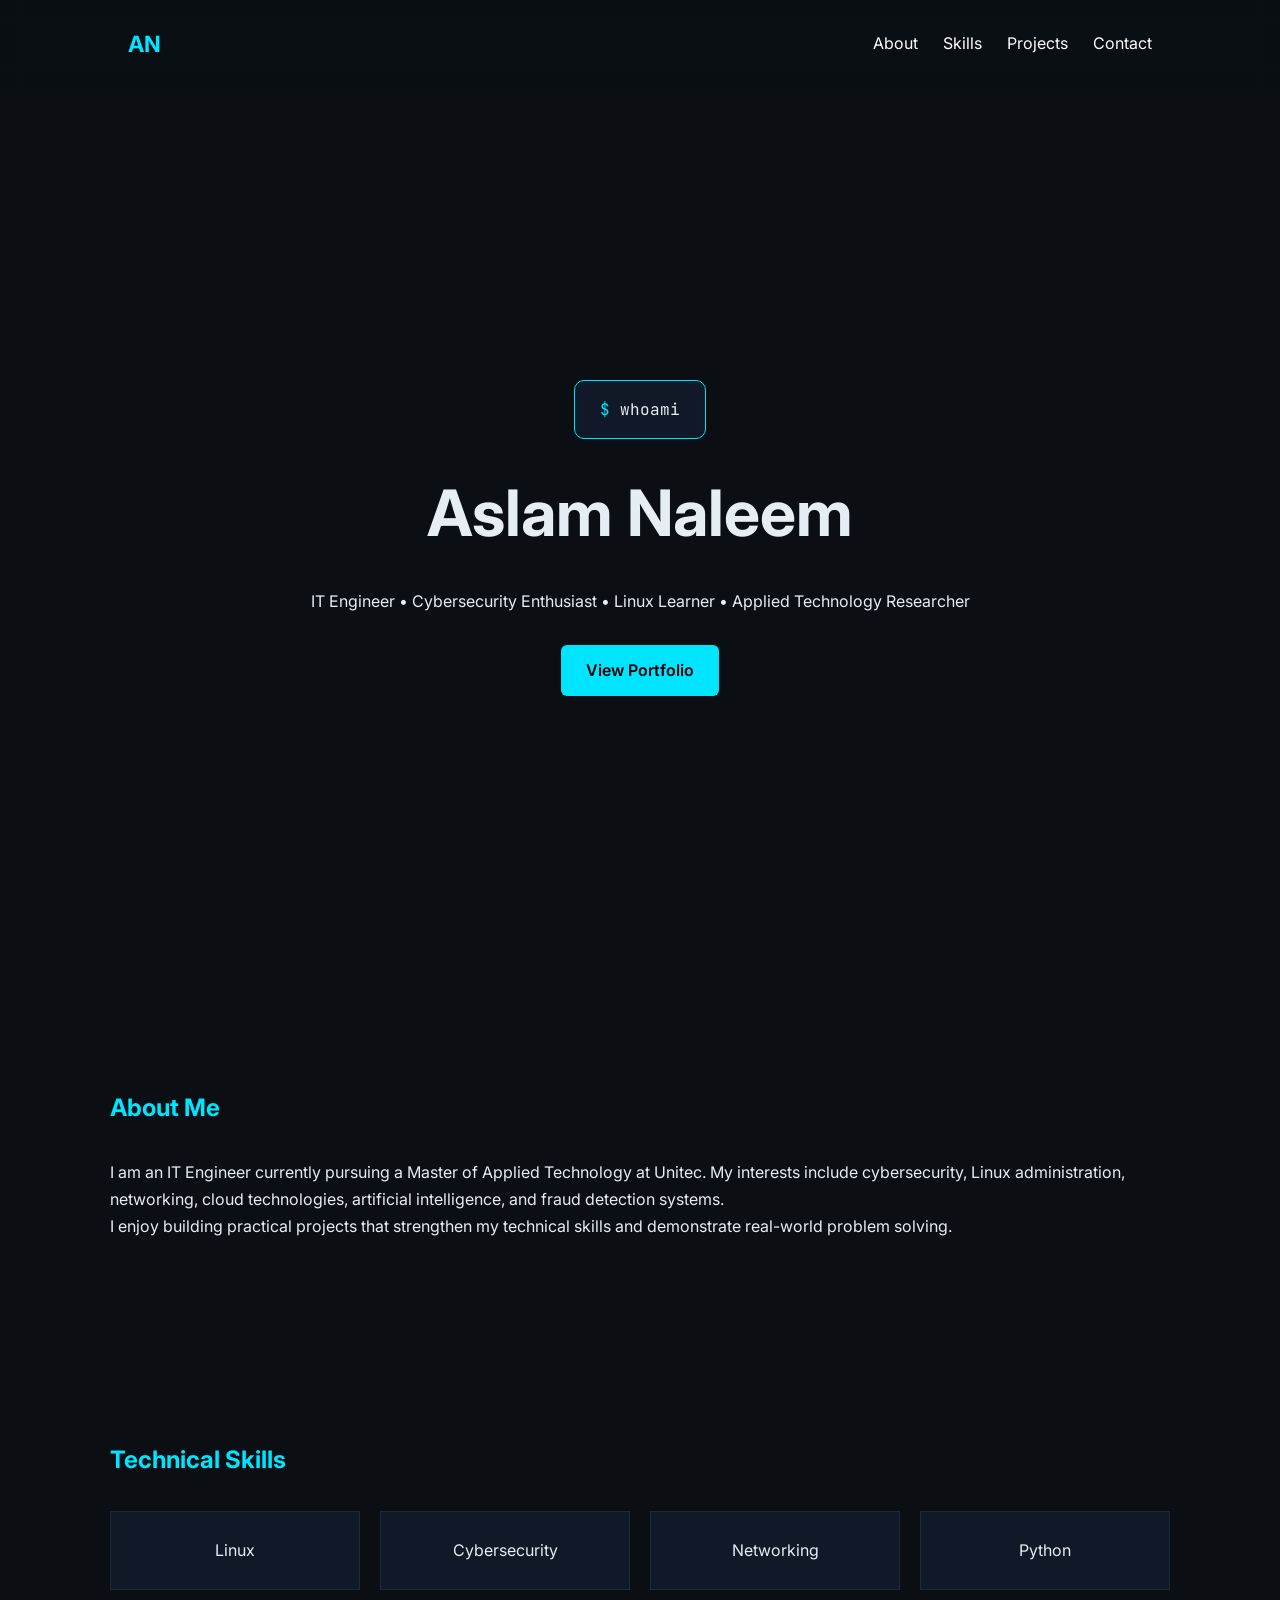
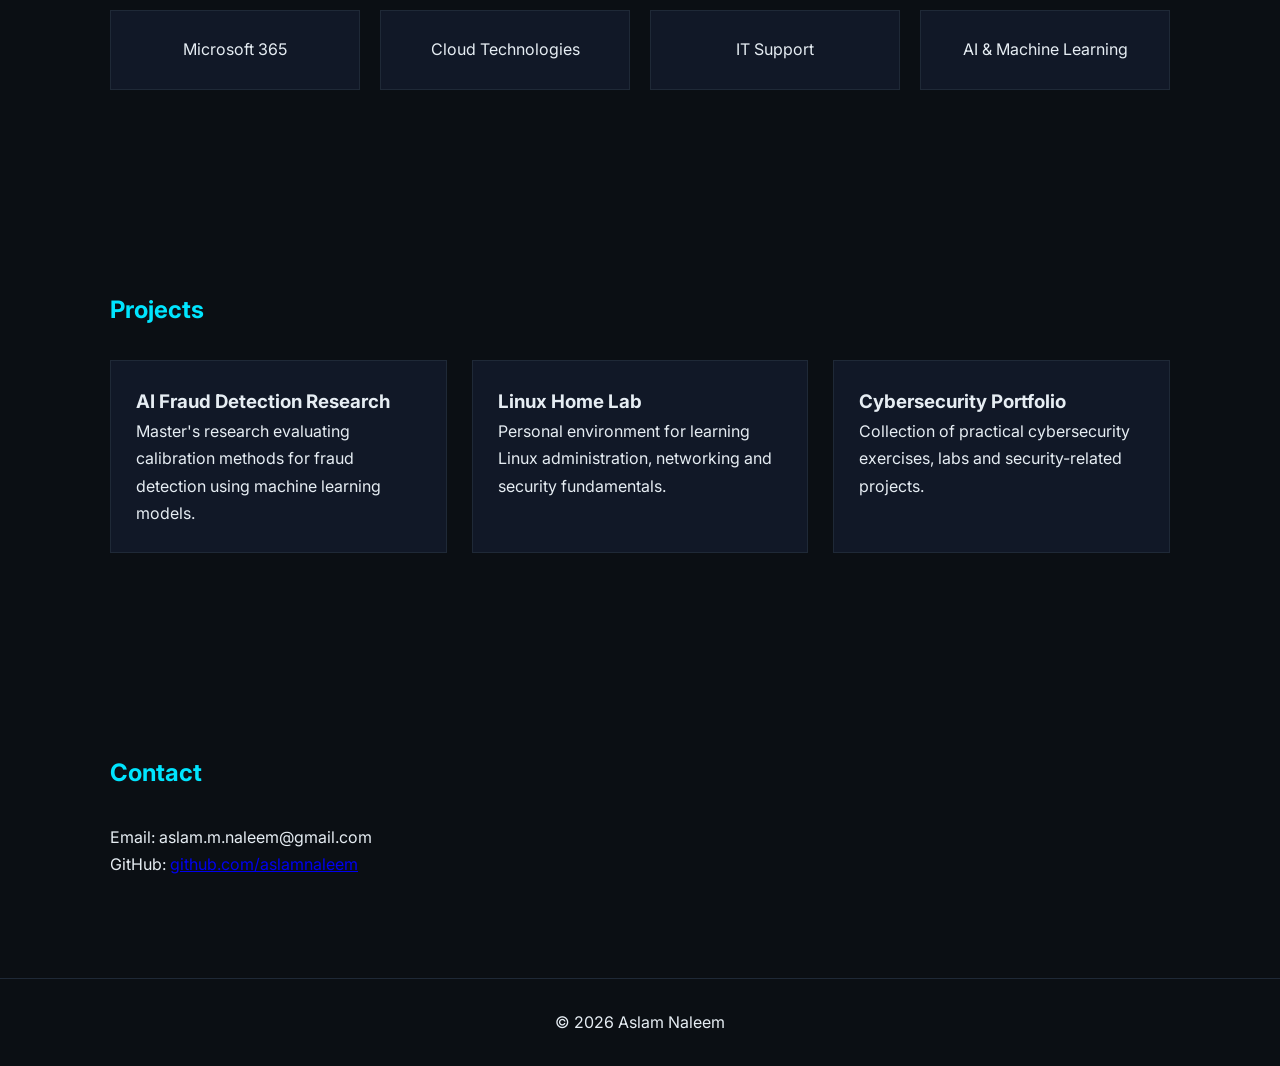
==== index.html @ b08f44e5 "first commit" ====
<!DOCTYPE html>
<html lang="en">
<head>
    <meta charset="UTF-8">
    <meta name="viewport" content="width=device-width, initial-scale=1.0">
    <title>Aslam Naleem | IT Engineer</title>

    <link rel="stylesheet" href="style.css">
    <link rel="preconnect" href="https://fonts.googleapis.com">
    <link href="https://fonts.googleapis.com/css2?family=JetBrains+Mono:wght@400;600&family=Inter:wght@300;400;500;600&display=swap" rel="stylesheet">
</head>

<body>

<nav>
    <div class="logo">AN</div>

    <ul>
        <li><a href="#about">About</a></li>
        <li><a href="#skills">Skills</a></li>
        <li><a href="#projects">Projects</a></li>
        <li><a href="#contact">Contact</a></li>
    </ul>
</nav>

<header class="hero">

    <div class="terminal">
        <span class="prompt">$</span>
        <span id="typing"></span>
    </div>

    <h1>Aslam Naleem</h1>

    <p class="subtitle">
        IT Engineer • Cybersecurity Enthusiast • Linux Learner • Applied Technology Researcher
    </p>

    <a href="#projects" class="btn">
        View Portfolio
    </a>

</header>

<section id="about">

    <h2>About Me</h2>

    <p>
        I am an IT Engineer currently pursuing a Master of Applied Technology at Unitec.
        My interests include cybersecurity, Linux administration, networking,
        cloud technologies, artificial intelligence, and fraud detection systems.
    </p>

    <p>
        I enjoy building practical projects that strengthen my technical skills and
        demonstrate real-world problem solving.
    </p>

</section>

<section id="skills">

    <h2>Technical Skills</h2>

    <div class="skills-grid">

        <div class="card">Linux</div>
        <div class="card">Cybersecurity</div>
        <div class="card">Networking</div>
        <div class="card">Python</div>
        <div class="card">Microsoft 365</div>
        <div class="card">Cloud Technologies</div>
        <div class="card">IT Support</div>
        <div class="card">AI & Machine Learning</div>

    </div>

</section>

<section id="projects">

    <h2>Projects</h2>

    <div class="project-grid">

        <div class="project-card">
            <h3>AI Fraud Detection Research</h3>

            <p>
                Master's research evaluating calibration methods for fraud detection
                using machine learning models.
            </p>
        </div>

        <div class="project-card">
            <h3>Linux Home Lab</h3>

            <p>
                Personal environment for learning Linux administration,
                networking and security fundamentals.
            </p>
        </div>

        <div class="project-card">
            <h3>Cybersecurity Portfolio</h3>

            <p>
                Collection of practical cybersecurity exercises,
                labs and security-related projects.
            </p>
        </div>

    </div>

</section>

<section id="contact">

    <h2>Contact</h2>

    <p>Email: aslam.m.naleem@gmail.com</p>

    <p>
        GitHub:
        <a href="https://github.com/aslamnaleem" target="_blank">
            github.com/aslamnaleem
        </a>
    </p>

</section>

<footer>
    © 2026 Aslam Naleem
</footer>

<script src="script.js"></script>

</body>
</html>
---- style.css ----
*{
    margin:0;
    padding:0;
    box-sizing:border-box;
}

html{
    scroll-behavior:smooth;
}

body{
    background:#0b0f14;
    color:#e6edf3;
    font-family:'Inter',sans-serif;
    line-height:1.7;
}

nav{
    display:flex;
    justify-content:space-between;
    align-items:center;
    padding:25px 10%;
    position:sticky;
    top:0;
    background:#0b0f14ee;
    backdrop-filter:blur(10px);
}

.logo{
    color:#00e5ff;
    font-weight:bold;
    font-size:1.4rem;
}

nav ul{
    display:flex;
    list-style:none;
    gap:25px;
}

nav a{
    text-decoration:none;
    color:white;
}

nav a:hover{
    color:#00e5ff;
}

.hero{
    min-height:100vh;
    display:flex;
    flex-direction:column;
    justify-content:center;
    align-items:center;
    text-align:center;
    padding:40px;
}

.hero h1{
    font-size:4rem;
    margin-top:20px;
}

.subtitle{
    margin-top:20px;
    max-width:700px;
}

.terminal{
    background:#111827;
    border:1px solid #00e5ff;
    border-radius:10px;
    padding:15px 25px;
    font-family:'JetBrains Mono',monospace;
}

.prompt{
    color:#00e5ff;
}

.btn{
    margin-top:30px;
    text-decoration:none;
    background:#00e5ff;
    color:#000;
    padding:12px 25px;
    border-radius:6px;
    font-weight:600;
}

section{
    max-width:1100px;
    margin:auto;
    padding:100px 20px;
}

h2{
    margin-bottom:30px;
    color:#00e5ff;
}

.skills-grid{
    display:grid;
    grid-template-columns:repeat(auto-fit,minmax(200px,1fr));
    gap:20px;
}

.card{
    background:#111827;
    padding:25px;
    text-align:center;
    border:1px solid #1f2937;
    transition:.3s;
}

.card:hover{
    transform:translateY(-5px);
    border-color:#00e5ff;
}

.project-grid{
    display:grid;
    grid-template-columns:repeat(auto-fit,minmax(300px,1fr));
    gap:25px;
}

.project-card{
    background:#111827;
    padding:25px;
    border:1px solid #1f2937;
}

.project-card:hover{
    border-color:#00e5ff;
}

footer{
    text-align:center;
    padding:30px;
    border-top:1px solid #1f2937;
}
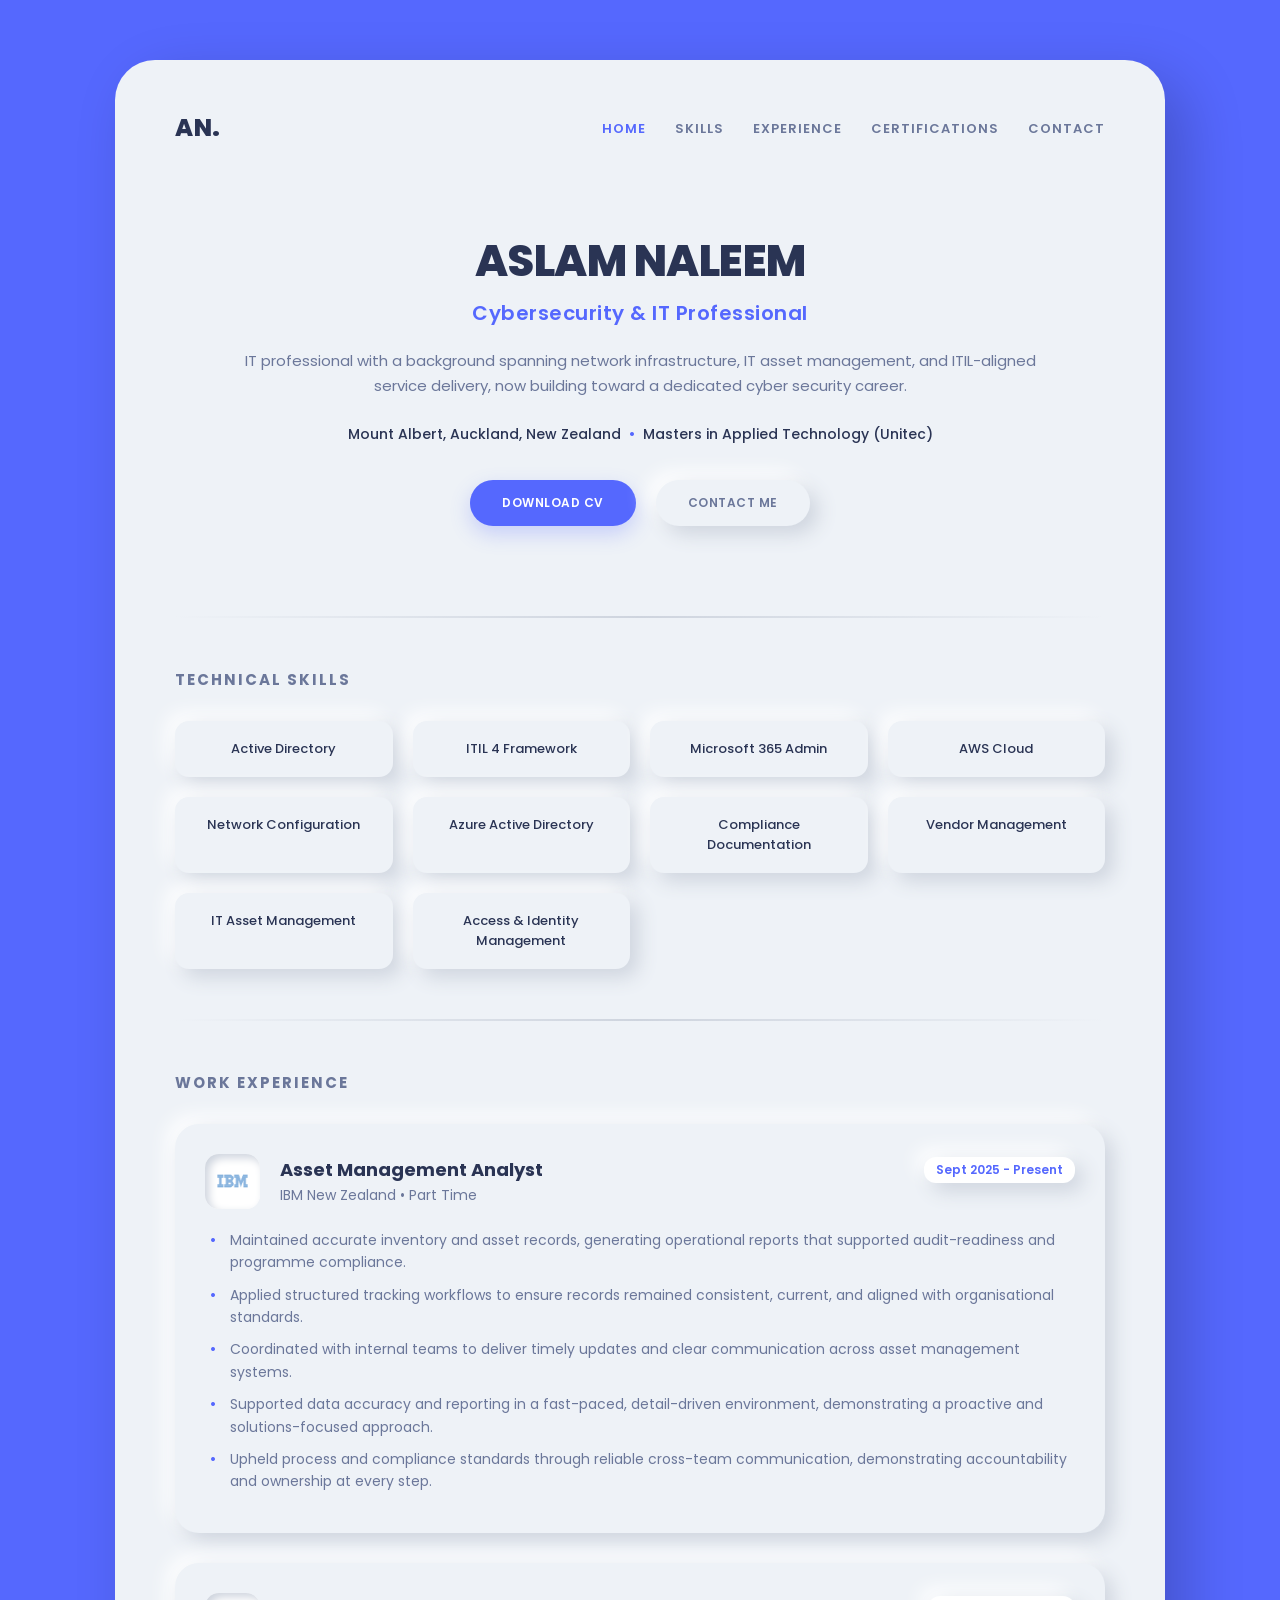
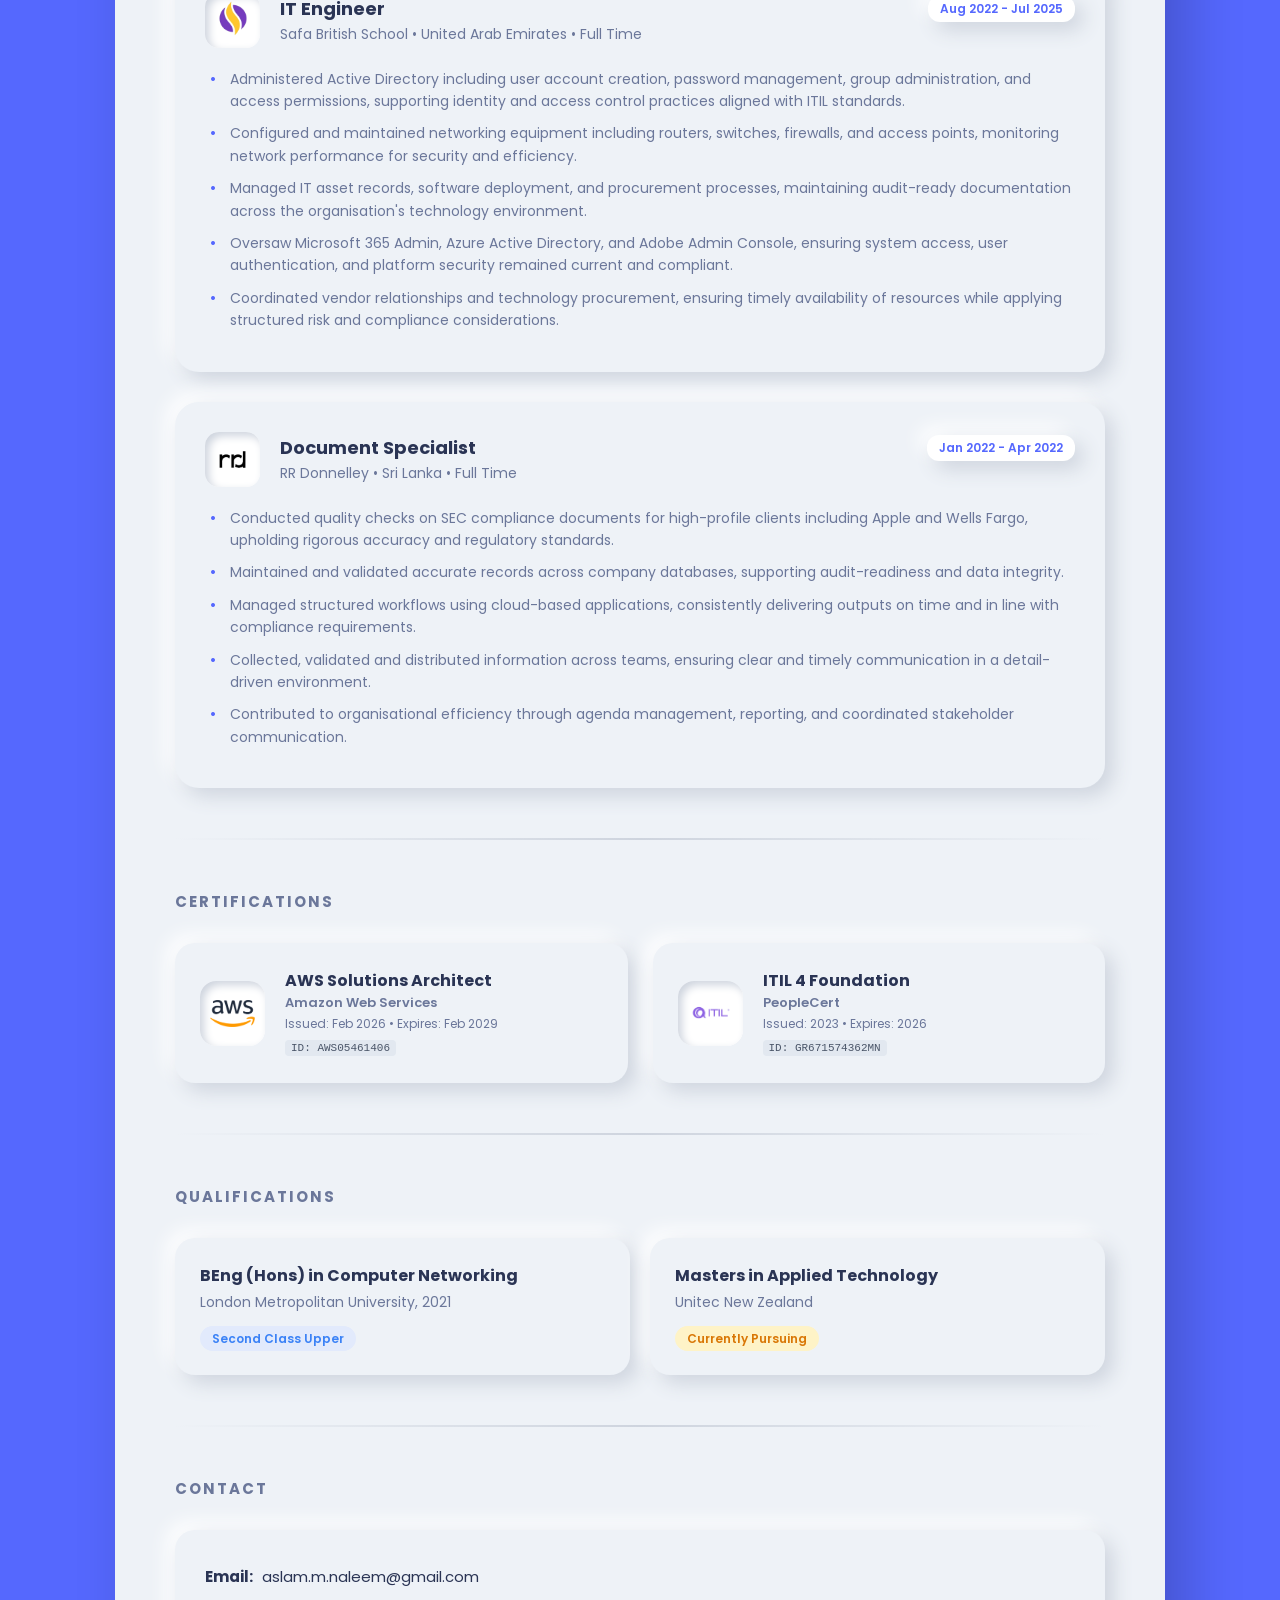
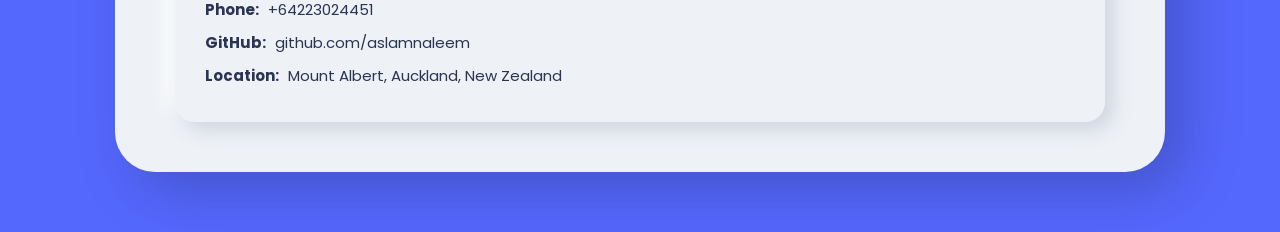
==== commit e2327e17: "Update portfolio design" ====
--- a/index.html
+++ b/index.html
@@ -1,140 +1,207 @@
 <!DOCTYPE html>
 <html lang="en">
 <head>
-    <meta charset="UTF-8">
-    <meta name="viewport" content="width=device-width, initial-scale=1.0">
-    <title>Aslam Naleem | IT Engineer</title>
-
-    <link rel="stylesheet" href="style.css">
-    <link rel="preconnect" href="https://fonts.googleapis.com">
-    <link href="https://fonts.googleapis.com/css2?family=JetBrains+Mono:wght@400;600&family=Inter:wght@300;400;500;600&display=swap" rel="stylesheet">
+    <meta charset="UTF-8" />
+    <meta name="viewport" content="width=device-width, initial-scale=1.0"/>
+    <title>Aslam Naleem | CV</title>
+    <link rel="stylesheet" href="style.css"/>
+    <link href="https://fonts.googleapis.com/css2?family=Poppins:wght@300;400;500;600;700;800&display=swap" rel="stylesheet">
 </head>
-
 <body>
 
-<nav>
-    <div class="logo">AN</div>
-
-    <ul>
-        <li><a href="#about">About</a></li>
-        <li><a href="#skills">Skills</a></li>
-        <li><a href="#projects">Projects</a></li>
-        <li><a href="#contact">Contact</a></li>
-    </ul>
-</nav>
-
-<header class="hero">
-
-    <div class="terminal">
-        <span class="prompt">$</span>
-        <span id="typing"></span>
+    <div class="main-frame">
+        
+        <header class="navbar">
+            <div class="logo">AN.</div>
+            <nav>
+                <a href="#cv" class="active">HOME</a>
+                <a href="#skills">SKILLS</a>
+                <a href="#experience">EXPERIENCE</a>
+                <a href="#certifications">CERTIFICATIONS</a>
+                <a href="#contact">CONTACT</a>
+            </nav>
+        </header>
+
+        <main>
+            
+            <section id="cv" class="hero-section">
+                <div class="hero-text">
+                    <h1>ASLAM NALEEM</h1>
+                    <p class="role-title">Cybersecurity & IT Professional</p>
+                    <p class="tagline">IT professional with a background spanning network infrastructure, IT asset management, and ITIL-aligned service delivery, now building toward a dedicated cyber security career.</p>
+                    
+                    <div class="meta-info">
+                        <span>Mount Albert, Auckland, New Zealand</span>
+                        <span class="dot">•</span>
+                        <span>Masters in Applied Technology (Unitec)</span>
+                    </div>
+                    
+                    <div class="cta-buttons">
+                        <a href="assets/CV.pdf" target="_blank" class="btn btn-primary">DOWNLOAD CV</a>
+                        <a href="#contact" class="btn btn-secondary">CONTACT ME</a>
+                    </div>
+                </div>
+            </section>
+
+            <hr class="section-divider">
+
+            <section id="skills">
+                <h2>TECHNICAL SKILLS</h2>
+                <div class="skills-grid">
+                    <div class="skill-card">Active Directory</div>
+                    <div class="skill-card">ITIL 4 Framework</div>
+                    <div class="skill-card">Microsoft 365 Admin</div>
+                    <div class="skill-card">AWS Cloud</div>
+                    <div class="skill-card">Network Configuration</div>
+                    <div class="skill-card">Azure Active Directory</div>
+                    <div class="skill-card">Compliance Documentation</div>
+                    <div class="skill-card">Vendor Management</div>
+                    <div class="skill-card">IT Asset Management</div>
+                    <div class="skill-card">Access & Identity Management</div>
+                </div>
+            </section>
+
+            <hr class="section-divider">
+
+            <section id="experience">
+                <h2>WORK EXPERIENCE</h2>
+                <div class="timeline">
+                    
+                    <div class="timeline-item">
+                        <div class="item-header">
+                            <div class="logo-wrapper">
+                                <img src="assets/ibm.png" alt="IBM Logo" class="brand-logo">
+                            </div>
+                            <div class="title-meta">
+                                <div class="time-meta">
+                                    <h3>Asset Management Analyst</h3>
+                                    <span class="date">Sept 2025 - Present</span>
+                                </div>
+                                <p class="company">IBM New Zealand • Part Time</p>
+                            </div>
+                        </div>
+                        <ul class="bullet-points">
+                            <li>Maintained accurate inventory and asset records, generating operational reports that supported audit-readiness and programme compliance.</li>
+                            <li>Applied structured tracking workflows to ensure records remained consistent, current, and aligned with organisational standards.</li>
+                            <li>Coordinated with internal teams to deliver timely updates and clear communication across asset management systems.</li>
+                            <li>Supported data accuracy and reporting in a fast-paced, detail-driven environment, demonstrating a proactive and solutions-focused approach.</li>
+                            <li>Upheld process and compliance standards through reliable cross-team communication, demonstrating accountability and ownership at every step.</li>
+                        </ul>
+                    </div>
+
+                    <div class="timeline-item">
+                        <div class="item-header">
+                            <div class="logo-wrapper">
+                                <img src="assets/sbs-logo.png" alt="Safa British School Logo" class="brand-logo">
+                            </div>
+                            <div class="title-meta">
+                                <div class="time-meta">
+                                    <h3>IT Engineer</h3>
+                                    <span class="date">Aug 2022 - Jul 2025</span>
+                                </div>
+                                <p class="company">Safa British School • United Arab Emirates • Full Time</p>
+                            </div>
+                        </div>
+                        <ul class="bullet-points">
+                            <li>Administered Active Directory including user account creation, password management, group administration, and access permissions, supporting identity and access control practices aligned with ITIL standards.</li>
+                            <li>Configured and maintained networking equipment including routers, switches, firewalls, and access points, monitoring network performance for security and efficiency.</li>
+                            <li>Managed IT asset records, software deployment, and procurement processes, maintaining audit-ready documentation across the organisation's technology environment.</li>
+                            <li>Oversaw Microsoft 365 Admin, Azure Active Directory, and Adobe Admin Console, ensuring system access, user authentication, and platform security remained current and compliant.</li>
+                            <li>Coordinated vendor relationships and technology procurement, ensuring timely availability of resources while applying structured risk and compliance considerations.</li>
+                        </ul>
+                    </div>
+
+                    <div class="timeline-item">
+                        <div class="item-header">
+                            <div class="logo-wrapper">
+                                <img src="assets/rrd-logo.png" alt="RR Donnelley Logo" class="brand-logo">
+                            </div>
+                            <div class="title-meta">
+                                <div class="time-meta">
+                                    <h3>Document Specialist</h3>
+                                    <span class="date">Jan 2022 - Apr 2022</span>
+                                </div>
+                                <p class="company">RR Donnelley • Sri Lanka • Full Time</p>
+                            </div>
+                        </div>
+                        <ul class="bullet-points">
+                            <li>Conducted quality checks on SEC compliance documents for high-profile clients including Apple and Wells Fargo, upholding rigorous accuracy and regulatory standards.</li>
+                            <li>Maintained and validated accurate records across company databases, supporting audit-readiness and data integrity.</li>
+                            <li>Managed structured workflows using cloud-based applications, consistently delivering outputs on time and in line with compliance requirements.</li>
+                            <li>Collected, validated and distributed information across teams, ensuring clear and timely communication in a detail-driven environment.</li>
+                            <li>Contributed to organisational efficiency through agenda management, reporting, and coordinated stakeholder communication.</li>
+                        </ul>
+                    </div>
+
+                </div>
+            </section>
+
+            <hr class="section-divider">
+
+            <section id="certifications">
+                <h2>CERTIFICATIONS</h2>
+                <div class="certs-grid">
+                    
+                    <div class="cert-card">
+                        <div class="cert-logo-container">
+                            <img src="assets/aws-logo.png" alt="AWS Logo" class="brand-logo">
+                        </div>
+                        <div class="cert-info">
+                            <h3>AWS Solutions Architect</h3>
+                            <p class="issuer">Amazon Web Services</p>
+                            <p class="cert-date">Issued: Feb 2026 • Expires: Feb 2029</p>
+                            <small class="cert-id">ID: AWS05461406</small>
+                        </div>
+                    </div>
+
+                    <div class="cert-card">
+                        <div class="cert-logo-container">
+                            <img src="assets/itil-logo.png" alt="ITIL 4 Logo" class="brand-logo">
+                        </div>
+                        <div class="cert-info">
+                            <h3>ITIL 4 Foundation</h3>
+                            <p class="issuer">PeopleCert</p>
+                            <p class="cert-date">Issued: 2023 • Expires: 2026</p>
+                            <small class="cert-id">ID: GR671574362MN</small>
+                        </div>
+                    </div>
+
+                </div>
+            </section>
+
+            <hr class="section-divider">
+
+            <section id="qualifications">
+                <h2>QUALIFICATIONS</h2>
+                <div class="qual-container">
+                    <div class="qual-card">
+                        <h3>BEng (Hons) in Computer Networking</h3>
+                        <p class="institution">London Metropolitan University, 2021</p>
+                        <span class="grade">Second Class Upper</span>
+                    </div>
+                    <div class="qual-card">
+                        <h3>Masters in Applied Technology</h3>
+                        <p class="institution">Unitec New Zealand</p>
+                        <span class="grade ongoing">Currently Pursuing</span>
+                    </div>
+                </div>
+            </section>
+
+            <hr class="section-divider">
+
+            <section id="contact">
+                <h2>CONTACT</h2>
+                <div class="contact-card">
+                    <p><strong>Email:</strong> aslam.m.naleem@gmail.com</p>
+                    <p><strong>Phone:</strong> +64223024451</p>
+                    <p><strong>GitHub:</strong> github.com/aslamnaleem</p>
+                    <p><strong>Location:</strong> Mount Albert, Auckland, New Zealand</p>
+                </div>
+            </section>
+
+        </main>
     </div>
 
-    <h1>Aslam Naleem</h1>
-
-    <p class="subtitle">
-        IT Engineer • Cybersecurity Enthusiast • Linux Learner • Applied Technology Researcher
-    </p>
-
-    <a href="#projects" class="btn">
-        View Portfolio
-    </a>
-
-</header>
-
-<section id="about">
-
-    <h2>About Me</h2>
-
-    <p>
-        I am an IT Engineer currently pursuing a Master of Applied Technology at Unitec.
-        My interests include cybersecurity, Linux administration, networking,
-        cloud technologies, artificial intelligence, and fraud detection systems.
-    </p>
-
-    <p>
-        I enjoy building practical projects that strengthen my technical skills and
-        demonstrate real-world problem solving.
-    </p>
-
-</section>
-
-<section id="skills">
-
-    <h2>Technical Skills</h2>
-
-    <div class="skills-grid">
-
-        <div class="card">Linux</div>
-        <div class="card">Cybersecurity</div>
-        <div class="card">Networking</div>
-        <div class="card">Python</div>
-        <div class="card">Microsoft 365</div>
-        <div class="card">Cloud Technologies</div>
-        <div class="card">IT Support</div>
-        <div class="card">AI & Machine Learning</div>
-
-    </div>
-
-</section>
-
-<section id="projects">
-
-    <h2>Projects</h2>
-
-    <div class="project-grid">
-
-        <div class="project-card">
-            <h3>AI Fraud Detection Research</h3>
-
-            <p>
-                Master's research evaluating calibration methods for fraud detection
-                using machine learning models.
-            </p>
-        </div>
-
-        <div class="project-card">
-            <h3>Linux Home Lab</h3>
-
-            <p>
-                Personal environment for learning Linux administration,
-                networking and security fundamentals.
-            </p>
-        </div>
-
-        <div class="project-card">
-            <h3>Cybersecurity Portfolio</h3>
-
-            <p>
-                Collection of practical cybersecurity exercises,
-                labs and security-related projects.
-            </p>
-        </div>
-
-    </div>
-
-</section>
-
-<section id="contact">
-
-    <h2>Contact</h2>
-
-    <p>Email: aslam.m.naleem@gmail.com</p>
-
-    <p>
-        GitHub:
-        <a href="https://github.com/aslamnaleem" target="_blank">
-            github.com/aslamnaleem
-        </a>
-    </p>
-
-</section>
-
-<footer>
-    © 2026 Aslam Naleem
-</footer>
-
-<script src="script.js"></script>
-
+    <script src="script.js"></script>
 </body>
 </html>
--- a/style.css
+++ b/style.css
@@ -1,142 +1,439 @@
-*{
-    margin:0;
-    padding:0;
-    box-sizing:border-box;
-}
-
-html{
-    scroll-behavior:smooth;
-}
-
-body{
-    background:#0b0f14;
-    color:#e6edf3;
-    font-family:'Inter',sans-serif;
-    line-height:1.7;
-}
-
-nav{
-    display:flex;
-    justify-content:space-between;
-    align-items:center;
-    padding:25px 10%;
-    position:sticky;
-    top:0;
-    background:#0b0f14ee;
-    backdrop-filter:blur(10px);
-}
-
-.logo{
-    color:#00e5ff;
-    font-weight:bold;
-    font-size:1.4rem;
-}
-
-nav ul{
-    display:flex;
-    list-style:none;
-    gap:25px;
-}
-
-nav a{
-    text-decoration:none;
-    color:white;
-}
-
-nav a:hover{
-    color:#00e5ff;
-}
-
-.hero{
-    min-height:100vh;
-    display:flex;
-    flex-direction:column;
-    justify-content:center;
-    align-items:center;
-    text-align:center;
-    padding:40px;
-}
-
-.hero h1{
-    font-size:4rem;
-    margin-top:20px;
-}
-
-.subtitle{
-    margin-top:20px;
-    max-width:700px;
-}
-
-.terminal{
-    background:#111827;
-    border:1px solid #00e5ff;
-    border-radius:10px;
-    padding:15px 25px;
-    font-family:'JetBrains Mono',monospace;
-}
-
-.prompt{
-    color:#00e5ff;
-}
-
-.btn{
-    margin-top:30px;
-    text-decoration:none;
-    background:#00e5ff;
-    color:#000;
-    padding:12px 25px;
-    border-radius:6px;
-    font-weight:600;
-}
-
-section{
-    max-width:1100px;
-    margin:auto;
-    padding:100px 20px;
-}
-
-h2{
-    margin-bottom:30px;
-    color:#00e5ff;
-}
-
-.skills-grid{
-    display:grid;
-    grid-template-columns:repeat(auto-fit,minmax(200px,1fr));
-    gap:20px;
-}
-
-.card{
-    background:#111827;
-    padding:25px;
-    text-align:center;
-    border:1px solid #1f2937;
-    transition:.3s;
-}
-
-.card:hover{
-    transform:translateY(-5px);
-    border-color:#00e5ff;
-}
-
-.project-grid{
-    display:grid;
-    grid-template-columns:repeat(auto-fit,minmax(300px,1fr));
-    gap:25px;
-}
-
-.project-card{
-    background:#111827;
-    padding:25px;
-    border:1px solid #1f2937;
-}
-
-.project-card:hover{
-    border-color:#00e5ff;
-}
-
-footer{
-    text-align:center;
-    padding:30px;
-    border-top:1px solid #1f2937;
+/* Core Configurations */
+:root {
+    --bg-color: #eef2f7;      
+    --accent-blue: #5568fe;   
+    --text-dark: #2a3454;
+    --text-muted: #6b779a;
+    --white: #ffffff;
+    
+    /* Neumorphic Shadows */
+    --flat-shadow-drop: 8px 8px 20px #ced4de, -8px -8px 20px #ffffff;
+    --flat-shadow-inset: inset 4px 4px 8px #ced4de, inset -4px -4px 8px #ffffff;
+}
+
+* {
+    box-sizing: border-box;
+    margin: 0;
+    padding: 0;
+}
+
+body {
+    font-family: 'Poppins', sans-serif; 
+    background-color: var(--accent-blue); 
+    color: var(--text-dark);
+    min-height: 100vh;
+    display: flex;
+    justify-content: center;
+    align-items: center;
+    overflow-x: hidden;
+    padding: 60px 20px;
+}
+
+/* Rounded Main Frame Container */
+.main-frame {
+    width: 100%;
+    max-width: 1050px;
+    background: var(--bg-color); 
+    border-radius: 40px;
+    padding: 50px 60px;
+    box-shadow: 20px 20px 60px rgba(0, 0, 0, 0.2);
+    position: relative;
+    z-index: 10;
+}
+
+/* Header & Nav Styling */
+.navbar {
+    display: flex;
+    justify-content: space-between;
+    align-items: center;
+    margin-bottom: 50px;
+}
+
+.logo {
+    font-weight: 800;
+    font-size: 24px;
+    letter-spacing: 0.5px;
+    color: var(--text-dark);
+}
+
+.navbar nav a {
+    text-decoration: none;
+    color: var(--text-muted);
+    font-weight: 600;
+    font-size: 13px;
+    margin-left: 25px;
+    letter-spacing: 1px;
+    transition: color 0.3s ease;
+}
+
+.navbar nav a:hover, .navbar nav a.active {
+    color: var(--accent-blue);
+}
+
+/* Centered Hero Layout */
+.hero-section {
+    display: flex;
+    justify-content: center;
+    align-items: center;
+    text-align: center;
+    padding: 40px 0;
+}
+
+.hero-text {
+    max-width: 800px;
+    display: flex;
+    flex-direction: column;
+    align-items: center;
+}
+
+.hero-text h1 {
+    font-size: 44px;
+    font-weight: 800;
+    line-height: 1.2;
+    color: var(--text-dark);
+    margin-bottom: 10px;
+    letter-spacing: -0.5px;
+}
+
+.role-title {
+    font-size: 20px;
+    font-weight: 600;
+    color: var(--accent-blue);
+    margin-bottom: 20px;
+    letter-spacing: 0.5px;
+}
+
+.hero-text .tagline {
+    font-size: 15px;
+    color: var(--text-muted);
+    line-height: 1.7;
+    margin-bottom: 25px;
+}
+
+.meta-info {
+    font-size: 14px;
+    font-weight: 500;
+    color: var(--text-dark);
+    margin-bottom: 35px;
+    display: flex;
+    align-items: center;
+    gap: 8px;
+}
+
+.meta-info .dot {
+    color: var(--accent-blue);
+}
+
+/* Centered CTA Buttons */
+.cta-buttons {
+    display: flex;
+    gap: 20px;
+    justify-content: center;
+}
+
+.btn {
+    padding: 14px 32px;
+    border-radius: 30px;
+    font-size: 12px;
+    font-weight: 600;
+    letter-spacing: 0.5px;
+    text-decoration: none;
+    transition: all 0.3s ease;
+    text-align: center;
+}
+
+.btn-primary {
+    background-color: var(--accent-blue);
+    color: var(--white);
+    box-shadow: 0px 8px 20px rgba(85, 104, 254, 0.25);
+}
+
+.btn-primary:hover {
+    transform: translateY(-2px);
+    box-shadow: 0px 12px 24px rgba(85, 104, 254, 0.35);
+}
+
+.btn-secondary {
+    background: var(--bg-color);
+    color: var(--text-muted);
+    box-shadow: var(--flat-shadow-drop);
+}
+
+.btn-secondary:hover {
+    box-shadow: var(--flat-shadow-inset);
+    color: var(--accent-blue);
+}
+
+/* Horizontal Dividers */
+.section-divider {
+    border: none;
+    height: 2px;
+    background: linear-gradient(90deg, transparent, #ced4de, transparent);
+    margin: 50px 0;
+}
+
+/* Sections Global Styling */
+section h2 {
+    font-size: 15px;
+    letter-spacing: 2px;
+    color: var(--text-muted);
+    margin-bottom: 30px;
+    font-weight: 700;
+}
+
+/* Skills Grid */
+.skills-grid {
+    display: grid;
+    grid-template-columns: repeat(auto-fit, minmax(200px, 1fr));
+    gap: 20px;
+}
+
+.skill-card {
+    background: var(--bg-color);
+    padding: 18px;
+    border-radius: 14px;
+    text-align: center;
+    font-weight: 500;
+    font-size: 13px;
+    color: var(--text-dark);
+    box-shadow: var(--flat-shadow-drop);
+    transition: transform 0.3s ease;
+}
+
+.skill-card:hover {
+    transform: translateY(-4px);
+}
+
+/* Experience Block Layout */
+.timeline {
+    display: flex;
+    flex-direction: column;
+    gap: 30px;
+}
+
+.timeline-item {
+    background: var(--bg-color);
+    padding: 30px;
+    border-radius: 24px;
+    box-shadow: var(--flat-shadow-drop);
+}
+
+.item-header {
+    display: flex;
+    align-items: center;
+    gap: 20px;
+    margin-bottom: 20px;
+}
+
+/* Brand Logo Containers */
+.logo-wrapper, .cert-logo-container {
+    width: 55px;
+    height: 55px;
+    background: var(--white);
+    border-radius: 14px;
+    display: flex;
+    justify-content: center;
+    align-items: center;
+    padding: 8px; 
+    box-shadow: var(--flat-shadow-inset);
+    flex-shrink: 0;
+}
+
+.cert-logo-container {
+    width: 65px;
+    height: 65px;
+    border-radius: 16px;
+    padding: 10px;
+}
+
+.brand-logo {
+    width: 100%;
+    height: 100%;
+    object-fit: contain;
+}
+
+.title-meta {
+    flex: 1;
+}
+
+.time-meta {
+    display: flex;
+    justify-content: space-between;
+    align-items: center;
+}
+
+.time-meta h3 {
+    font-size: 18px;
+    color: var(--text-dark);
+    font-weight: 700;
+}
+
+.time-meta .date {
+    font-size: 12px;
+    font-weight: 600;
+    color: var(--accent-blue);
+    background: var(--white);
+    padding: 4px 12px;
+    border-radius: 12px;
+    box-shadow: var(--flat-shadow-drop);
+}
+
+.company {
+    font-size: 14px;
+    color: var(--text-muted);
+    margin-top: 2px;
+}
+
+/* Content List Structures */
+.bullet-points {
+    list-style-type: none;
+    padding-left: 5px;
+}
+
+.bullet-points li {
+    font-size: 14px;
+    line-height: 1.6;
+    color: var(--text-muted);
+    margin-bottom: 10px;
+    position: relative;
+    padding-left: 20px;
+}
+
+.bullet-points li::before {
+    content: "•";
+    color: var(--accent-blue);
+    font-weight: bold;
+    position: absolute;
+    left: 0;
+    top: 0;
+}
+
+/* Brand Specific Logos & Certification Architectures */
+.certs-grid {
+    display: grid;
+    grid-template-columns: repeat(auto-fit, minmax(320px, 1fr));
+    gap: 25px;
+}
+
+.cert-card {
+    background: var(--bg-color);
+    padding: 25px;
+    border-radius: 20px;
+    box-shadow: var(--flat-shadow-drop);
+    display: flex;
+    align-items: center;
+    gap: 20px;
+}
+
+.cert-info h3 {
+    font-size: 16px;
+    color: var(--text-dark);
+    font-weight: 700;
+}
+
+.cert-info .issuer {
+    font-size: 13px;
+    font-weight: 600;
+    color: var(--text-muted);
+}
+
+.cert-info .cert-date {
+    font-size: 12px;
+    color: var(--text-muted);
+    margin-top: 2px;
+}
+
+.cert-id {
+    display: inline-block;
+    font-size: 11px;
+    font-family: monospace;
+    background: #e2e8f0;
+    padding: 2px 6px;
+    border-radius: 4px;
+    margin-top: 4px;
+    color: #4a5568;
+}
+
+/* Academic Qualifications Track */
+.qual-container {
+    display: grid;
+    grid-template-columns: repeat(auto-fit, minmax(280px, 1fr));
+    gap: 20px;
+}
+
+.qual-card {
+    background: var(--bg-color);
+    padding: 25px;
+    border-radius: 20px;
+    box-shadow: var(--flat-shadow-drop);
+}
+
+.qual-card h3 {
+    font-size: 16px;
+    color: var(--text-dark);
+}
+
+.qual-card .institution {
+    font-size: 14px;
+    color: var(--text-muted);
+    margin: 4px 0 12px 0;
+}
+
+.qual-card .grade {
+    font-size: 12px;
+    font-weight: 600;
+    padding: 4px 12px;
+    background: #e2eafc;
+    color: #3b82f6;
+    border-radius: 20px;
+}
+
+.qual-card .grade.ongoing {
+    background: #fef3c7;
+    color: #d97706;
+}
+
+/* Contact Module Frame */
+.contact-card {
+    background: var(--bg-color);
+    padding: 30px;
+    border-radius: 20px;
+    box-shadow: var(--flat-shadow-drop);
+    line-height: 2.2;
+    font-size: 15px;
+}
+
+.contact-card strong {
+    color: var(--text-dark);
+    margin-right: 5px;
+}
+
+/* Responsive configurations */
+@media(max-width: 768px) {
+    body {
+        padding: 20px 10px;
+    }
+    .main-frame {
+        padding: 35px 20px;
+        border-radius: 28px;
+    }
+    .navbar {
+        flex-direction: column;
+        gap: 15px;
+        margin-bottom: 30px;
+    }
+    .navbar nav a {
+        margin: 0 10px;
+    }
+    .hero-text h1 {
+        font-size: 32px;
+    }
+    .time-meta {
+        flex-direction: column;
+        align-items: flex-start;
+        gap: 8px;
+    }
+    .item-header {
+        align-items: flex-start;
+    }
 }
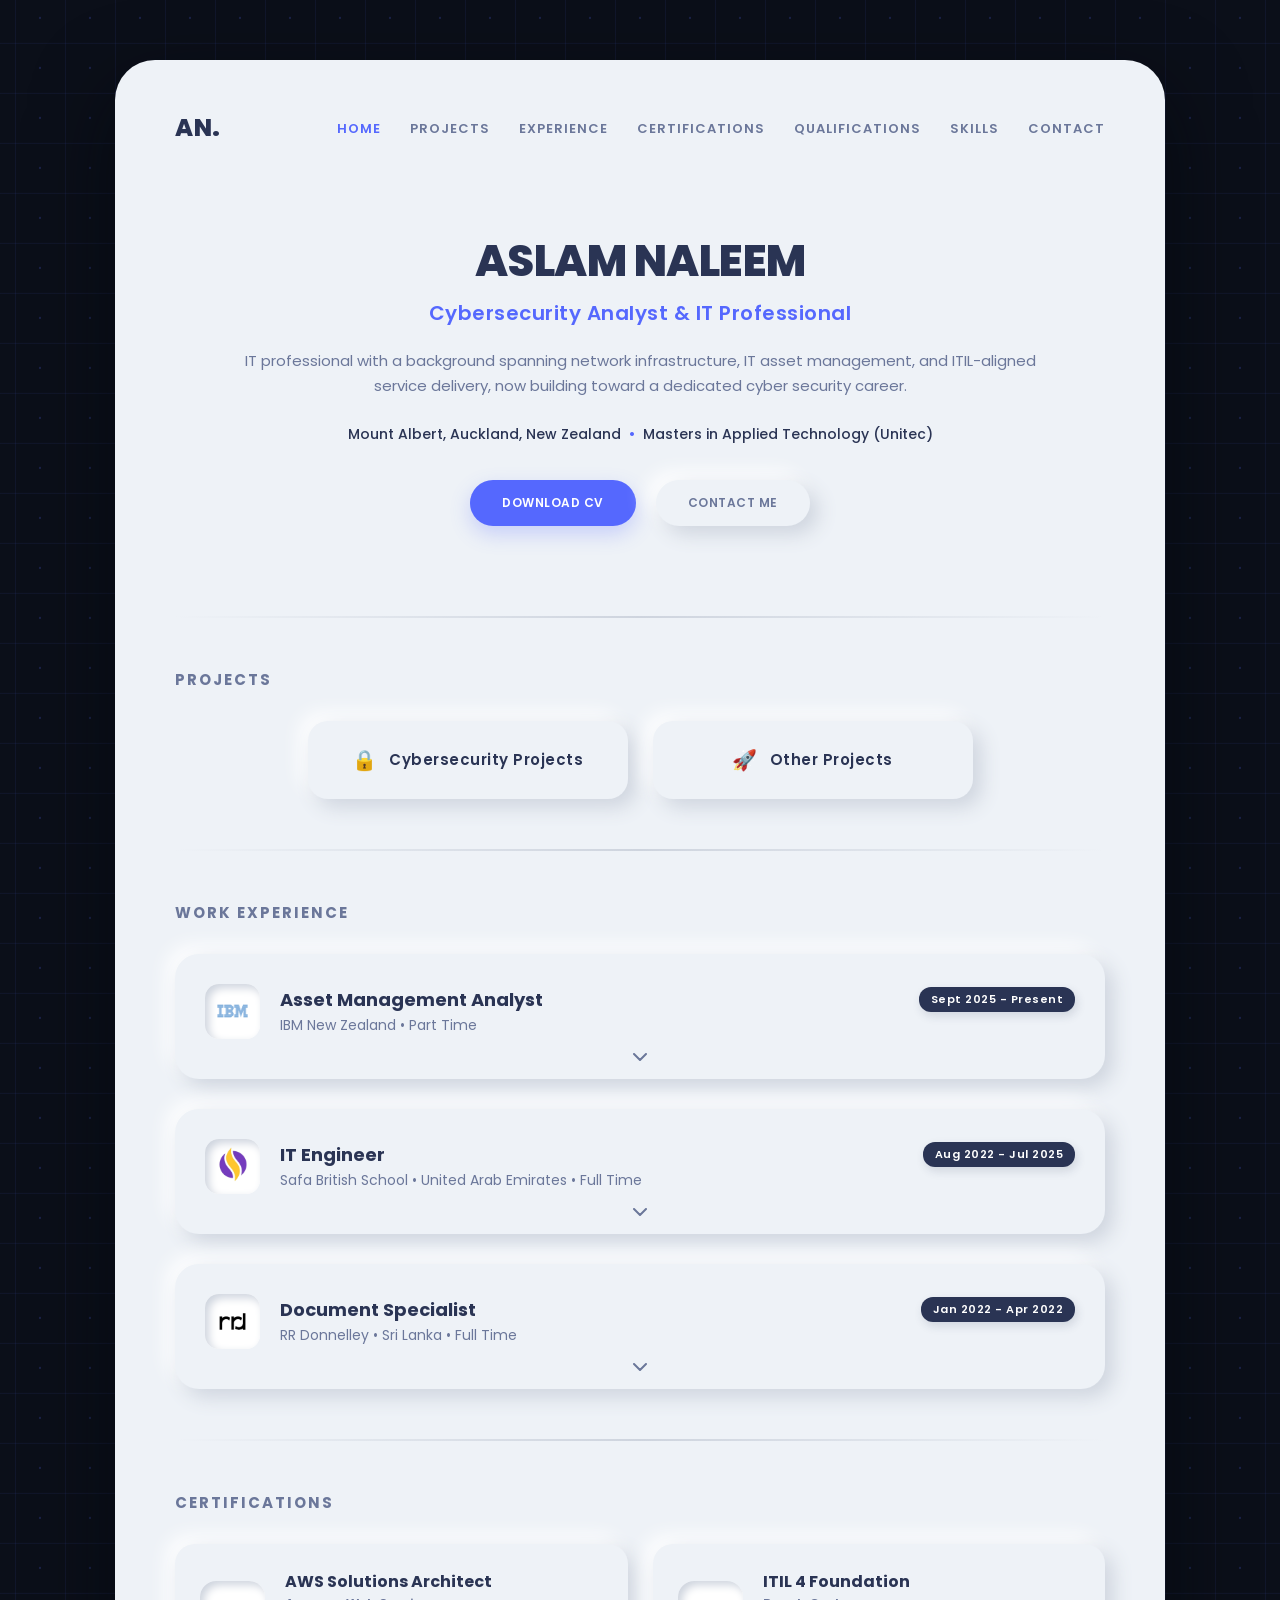
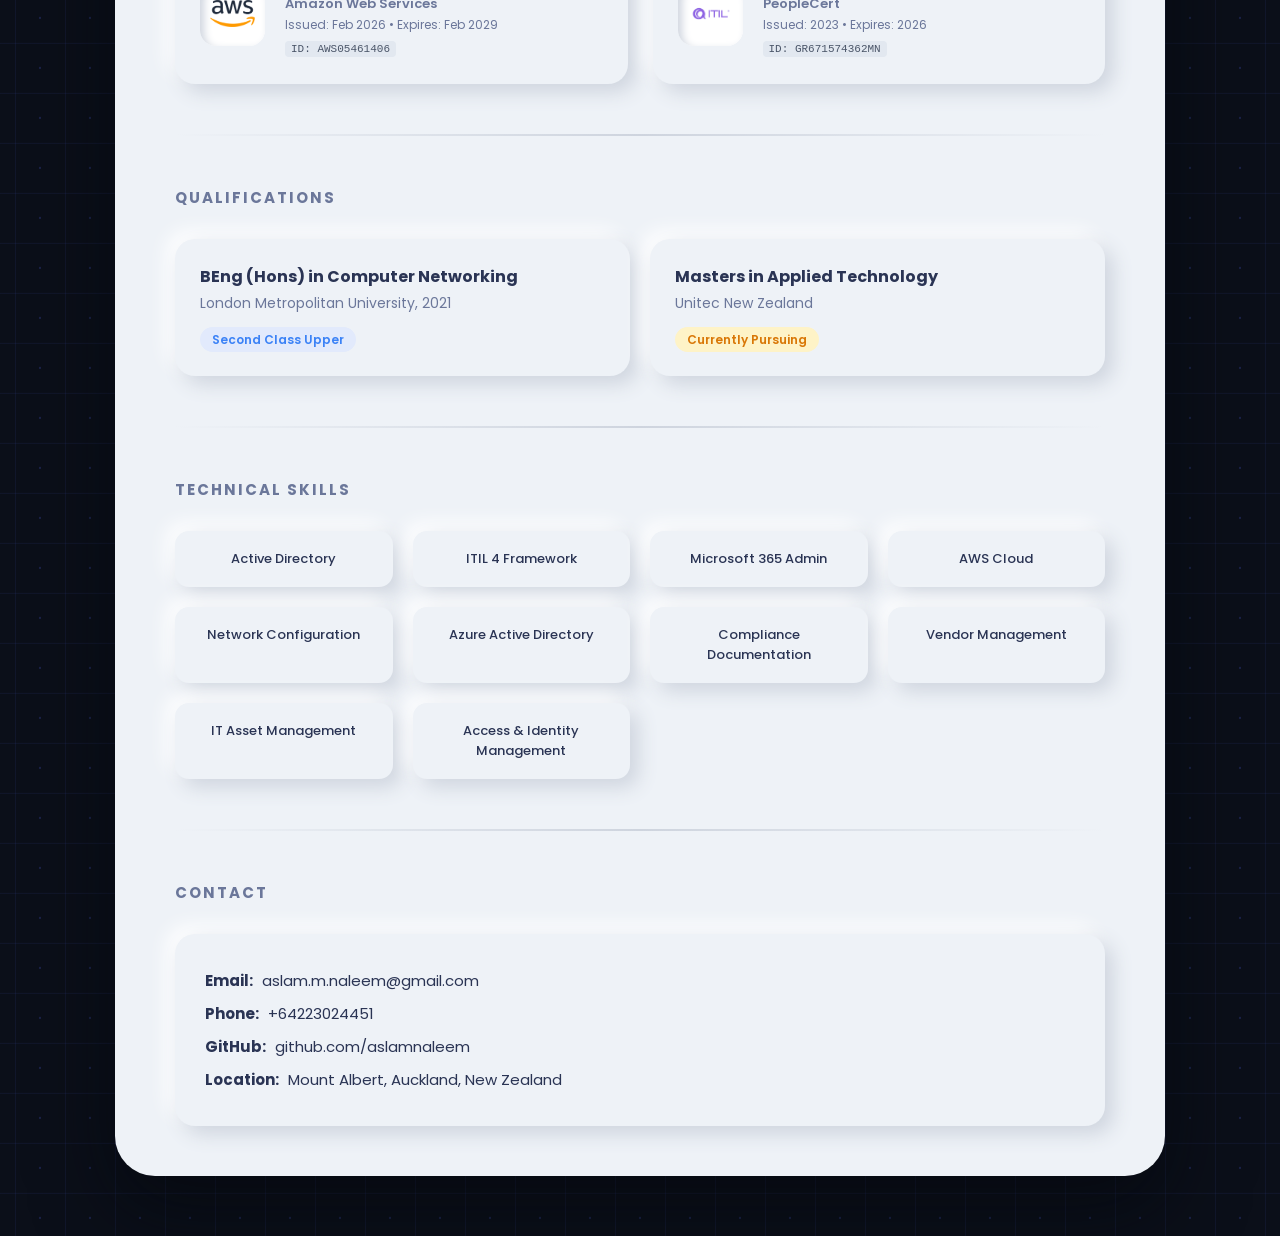
==== commit 0adc1c46: "Update portfolio design 3" ====
--- a/index.html
+++ b/index.html
@@ -15,9 +15,11 @@
             <div class="logo">AN.</div>
             <nav>
                 <a href="#cv" class="active">HOME</a>
-                <a href="#skills">SKILLS</a>
+                <a href="#projects">PROJECTS</a>
                 <a href="#experience">EXPERIENCE</a>
                 <a href="#certifications">CERTIFICATIONS</a>
+                <a href="#qualifications">QUALIFICATIONS</a>
+                <a href="#skills">SKILLS</a>
                 <a href="#contact">CONTACT</a>
             </nav>
         </header>
@@ -27,7 +29,7 @@
             <section id="cv" class="hero-section">
                 <div class="hero-text">
                     <h1>ASLAM NALEEM</h1>
-                    <p class="role-title">Cybersecurity & IT Professional</p>
+                    <p class="role-title">Cybersecurity Analyst & IT Professional</p>
                     <p class="tagline">IT professional with a background spanning network infrastructure, IT asset management, and ITIL-aligned service delivery, now building toward a dedicated cyber security career.</p>
                     
                     <div class="meta-info">
@@ -39,6 +41,173 @@
                     <div class="cta-buttons">
                         <a href="assets/CV.pdf" target="_blank" class="btn btn-primary">DOWNLOAD CV</a>
                         <a href="#contact" class="btn btn-secondary">CONTACT ME</a>
+                    </div>
+                </div>
+            </section>
+
+            <hr class="section-divider">
+
+            <section id="projects">
+                <h2>PROJECTS</h2>
+                <div class="project-hub-buttons">
+                    <a href="cyberprojects.html" class="btn btn-project">
+                        <span class="icon">🔒</span> Cybersecurity Projects
+                    </a>
+                    <a href="otherprojects.html" class="btn btn-project">
+                        <span class="icon">🚀</span> Other Projects
+                    </a>
+                </div>
+            </section>
+
+            <hr class="section-divider">
+
+            <section id="experience">
+                <h2>WORK EXPERIENCE</h2>
+                <div class="timeline">
+                    
+                    <div class="timeline-item">
+                        <details class="job-accordion">
+                            <summary class="item-header">
+                                <div class="logo-wrapper">
+                                    <img src="assets/ibm.png" alt="IBM Logo" class="brand-logo">
+                                </div>
+                                <div class="title-meta">
+                                    <div class="time-meta">
+                                        <h3>Asset Management Analyst</h3>
+                                        <span class="date">Sept 2025 - Present</span>
+                                    </div>
+                                    <p class="company">IBM New Zealand • Part Time</p>
+                                </div>
+                                <div class="arrow-container">
+                                    <svg class="chevron-icon" width="14" height="8" viewBox="0 0 14 8" fill="none" xmlns="http://www.w3.org/2000/svg">
+                                        <path d="M1 1L7 7L13 1" stroke="currentColor" stroke-width="2" stroke-linecap="round" stroke-linejoin="round"/>
+                                    </svg>
+                                </div>
+                            </summary>
+                            <div class="accordion-content">
+                                <ul class="bullet-points">
+                                    <li>Maintained accurate inventory and asset records, generating operational reports that supported audit-readiness and programme compliance.</li>
+                                    <li>Applied structured tracking workflows to ensure records remained consistent, current, and aligned with organisational standards.</li>
+                                    <li>Coordinated with internal teams to deliver timely updates and clear communication across asset management systems.</li>
+                                    <li>Supported data accuracy and reporting in a fast-paced, detail-driven environment, demonstrating a proactive and solutions-focused approach.</li>
+                                    <li>Upheld process and compliance standards through reliable cross-team communication, demonstrating accountability and ownership at every step.</li>
+                                </ul>
+                            </div>
+                        </details>
+                    </div>
+
+                    <div class="timeline-item">
+                        <details class="job-accordion">
+                            <summary class="item-header">
+                                <div class="logo-wrapper">
+                                    <img src="assets/sbs-logo.png" alt="Safa British School Logo" class="brand-logo">
+                                </div>
+                                <div class="title-meta">
+                                    <div class="time-meta">
+                                        <h3>IT Engineer</h3>
+                                        <span class="date">Aug 2022 - Jul 2025</span>
+                                    </div>
+                                    <p class="company">Safa British School • United Arab Emirates • Full Time</p>
+                                </div>
+                                <div class="arrow-container">
+                                    <svg class="chevron-icon" width="14" height="8" viewBox="0 0 14 8" fill="none" xmlns="http://www.w3.org/2000/svg">
+                                        <path d="M1 1L7 7L13 1" stroke="currentColor" stroke-width="2" stroke-linecap="round" stroke-linejoin="round"/>
+                                    </svg>
+                                </div>
+                            </summary>
+                            <div class="accordion-content">
+                                <ul class="bullet-points">
+                                    <li>Administered Active Directory including user account creation, password management, group administration, and access permissions, supporting identity and access control practices aligned with ITIL standards.</li>
+                                    <li>Configured and maintained networking equipment including routers, switches, firewalls, and access points, monitoring network performance for security and efficiency.</li>
+                                    <li>Managed IT asset records, software deployment, and procurement processes, maintaining audit-ready documentation across the organisation's technology environment.</li>
+                                    <li>Oversaw Microsoft 365 Admin, Azure Active Directory, and Adobe Admin Console, ensuring system access, user authentication, and platform security remained current and compliant.</li>
+                                    <li>Coordinated vendor relationships and technology procurement, ensuring timely availability of resources while applying structured risk and compliance considerations.</li>
+                                </ul>
+                            </div>
+                        </details>
+                    </div>
+
+                    <div class="timeline-item">
+                        <details class="job-accordion">
+                            <summary class="item-header">
+                                <div class="logo-wrapper">
+                                    <img src="assets/rrd-logo.png" alt="RR Donnelley Logo" class="brand-logo">
+                                </div>
+                                <div class="title-meta">
+                                    <div class="time-meta">
+                                        <h3>Document Specialist</h3>
+                                        <span class="date">Jan 2022 - Apr 2022</span>
+                                    </div>
+                                    <p class="company">RR Donnelley • Sri Lanka • Full Time</p>
+                                </div>
+                                <div class="arrow-container">
+                                    <svg class="chevron-icon" width="14" height="8" viewBox="0 0 14 8" fill="none" xmlns="http://www.w3.org/2000/svg">
+                                        <path d="M1 1L7 7L13 1" stroke="currentColor" stroke-width="2" stroke-linecap="round" stroke-linejoin="round"/>
+                                    </svg>
+                                </div>
+                            </summary>
+                            <div class="accordion-content">
+                                <ul class="bullet-points">
+                                    <li>Conducted quality checks on SEC compliance documents for high-profile clients including Apple and Wells Fargo, upholding rigorous accuracy and regulatory standards.</li>
+                                    <li>Maintained and validated accurate records across company databases, supporting audit-readiness and data integrity.</li>
+                                    <li>Managed structured workflows using cloud-based applications, consistently delivering outputs on time and in line with compliance requirements.</li>
+                                    <li>Collected, validated and distributed information across teams, ensuring clear and timely communication in a detail-driven environment.</li>
+                                    <li>Contributed to organisational efficiency through agenda management, reporting, and coordinated stakeholder communication.</li>
+                                </ul>
+                            </div>
+                        </details>
+                    </div>
+
+                </div>
+            </section>
+
+            <hr class="section-divider">
+
+            <section id="certifications">
+                <h2>CERTIFICATIONS</h2>
+                <div class="certs-grid">
+                    
+                    <div class="cert-card">
+                        <div class="cert-logo-container">
+                            <img src="assets/aws-logo.png" alt="AWS Logo" class="brand-logo">
+                        </div>
+                        <div class="cert-info">
+                            <h3>AWS Solutions Architect</h3>
+                            <p class="issuer">Amazon Web Services</p>
+                            <p class="cert-date">Issued: Feb 2026 • Expires: Feb 2029</p>
+                            <small class="cert-id">ID: AWS05461406</small>
+                        </div>
+                    </div>
+
+                    <div class="cert-card">
+                        <div class="cert-logo-container">
+                            <img src="assets/itil-logo.png" alt="ITIL 4 Logo" class="brand-logo">
+                        </div>
+                        <div class="cert-info">
+                            <h3>ITIL 4 Foundation</h3>
+                            <p class="issuer">PeopleCert</p>
+                            <p class="cert-date">Issued: 2023 • Expires: 2026</p>
+                            <small class="cert-id">ID: GR671574362MN</small>
+                        </div>
+                    </div>
+
+                </div>
+            </section>
+
+            <hr class="section-divider">
+
+            <section id="qualifications">
+                <h2>QUALIFICATIONS</h2>
+                <div class="qual-container">
+                    <div class="qual-card">
+                        <h3>BEng (Hons) in Computer Networking</h3>
+                        <p class="institution">London Metropolitan University, 2021</p>
+                        <span class="grade">Second Class Upper</span>
+                    </div>
+                    <div class="qual-card">
+                        <h3>Masters in Applied Technology</h3>
+                        <p class="institution">Unitec New Zealand</p>
+                        <span class="grade ongoing">Currently Pursuing</span>
                     </div>
                 </div>
             </section>
@@ -63,132 +232,6 @@
 
             <hr class="section-divider">
 
-            <section id="experience">
-                <h2>WORK EXPERIENCE</h2>
-                <div class="timeline">
-                    
-                    <div class="timeline-item">
-                        <div class="item-header">
-                            <div class="logo-wrapper">
-                                <img src="assets/ibm.png" alt="IBM Logo" class="brand-logo">
-                            </div>
-                            <div class="title-meta">
-                                <div class="time-meta">
-                                    <h3>Asset Management Analyst</h3>
-                                    <span class="date">Sept 2025 - Present</span>
-                                </div>
-                                <p class="company">IBM New Zealand • Part Time</p>
-                            </div>
-                        </div>
-                        <ul class="bullet-points">
-                            <li>Maintained accurate inventory and asset records, generating operational reports that supported audit-readiness and programme compliance.</li>
-                            <li>Applied structured tracking workflows to ensure records remained consistent, current, and aligned with organisational standards.</li>
-                            <li>Coordinated with internal teams to deliver timely updates and clear communication across asset management systems.</li>
-                            <li>Supported data accuracy and reporting in a fast-paced, detail-driven environment, demonstrating a proactive and solutions-focused approach.</li>
-                            <li>Upheld process and compliance standards through reliable cross-team communication, demonstrating accountability and ownership at every step.</li>
-                        </ul>
-                    </div>
-
-                    <div class="timeline-item">
-                        <div class="item-header">
-                            <div class="logo-wrapper">
-                                <img src="assets/sbs-logo.png" alt="Safa British School Logo" class="brand-logo">
-                            </div>
-                            <div class="title-meta">
-                                <div class="time-meta">
-                                    <h3>IT Engineer</h3>
-                                    <span class="date">Aug 2022 - Jul 2025</span>
-                                </div>
-                                <p class="company">Safa British School • United Arab Emirates • Full Time</p>
-                            </div>
-                        </div>
-                        <ul class="bullet-points">
-                            <li>Administered Active Directory including user account creation, password management, group administration, and access permissions, supporting identity and access control practices aligned with ITIL standards.</li>
-                            <li>Configured and maintained networking equipment including routers, switches, firewalls, and access points, monitoring network performance for security and efficiency.</li>
-                            <li>Managed IT asset records, software deployment, and procurement processes, maintaining audit-ready documentation across the organisation's technology environment.</li>
-                            <li>Oversaw Microsoft 365 Admin, Azure Active Directory, and Adobe Admin Console, ensuring system access, user authentication, and platform security remained current and compliant.</li>
-                            <li>Coordinated vendor relationships and technology procurement, ensuring timely availability of resources while applying structured risk and compliance considerations.</li>
-                        </ul>
-                    </div>
-
-                    <div class="timeline-item">
-                        <div class="item-header">
-                            <div class="logo-wrapper">
-                                <img src="assets/rrd-logo.png" alt="RR Donnelley Logo" class="brand-logo">
-                            </div>
-                            <div class="title-meta">
-                                <div class="time-meta">
-                                    <h3>Document Specialist</h3>
-                                    <span class="date">Jan 2022 - Apr 2022</span>
-                                </div>
-                                <p class="company">RR Donnelley • Sri Lanka • Full Time</p>
-                            </div>
-                        </div>
-                        <ul class="bullet-points">
-                            <li>Conducted quality checks on SEC compliance documents for high-profile clients including Apple and Wells Fargo, upholding rigorous accuracy and regulatory standards.</li>
-                            <li>Maintained and validated accurate records across company databases, supporting audit-readiness and data integrity.</li>
-                            <li>Managed structured workflows using cloud-based applications, consistently delivering outputs on time and in line with compliance requirements.</li>
-                            <li>Collected, validated and distributed information across teams, ensuring clear and timely communication in a detail-driven environment.</li>
-                            <li>Contributed to organisational efficiency through agenda management, reporting, and coordinated stakeholder communication.</li>
-                        </ul>
-                    </div>
-
-                </div>
-            </section>
-
-            <hr class="section-divider">
-
-            <section id="certifications">
-                <h2>CERTIFICATIONS</h2>
-                <div class="certs-grid">
-                    
-                    <div class="cert-card">
-                        <div class="cert-logo-container">
-                            <img src="assets/aws-logo.png" alt="AWS Logo" class="brand-logo">
-                        </div>
-                        <div class="cert-info">
-                            <h3>AWS Solutions Architect</h3>
-                            <p class="issuer">Amazon Web Services</p>
-                            <p class="cert-date">Issued: Feb 2026 • Expires: Feb 2029</p>
-                            <small class="cert-id">ID: AWS05461406</small>
-                        </div>
-                    </div>
-
-                    <div class="cert-card">
-                        <div class="cert-logo-container">
-                            <img src="assets/itil-logo.png" alt="ITIL 4 Logo" class="brand-logo">
-                        </div>
-                        <div class="cert-info">
-                            <h3>ITIL 4 Foundation</h3>
-                            <p class="issuer">PeopleCert</p>
-                            <p class="cert-date">Issued: 2023 • Expires: 2026</p>
-                            <small class="cert-id">ID: GR671574362MN</small>
-                        </div>
-                    </div>
-
-                </div>
-            </section>
-
-            <hr class="section-divider">
-
-            <section id="qualifications">
-                <h2>QUALIFICATIONS</h2>
-                <div class="qual-container">
-                    <div class="qual-card">
-                        <h3>BEng (Hons) in Computer Networking</h3>
-                        <p class="institution">London Metropolitan University, 2021</p>
-                        <span class="grade">Second Class Upper</span>
-                    </div>
-                    <div class="qual-card">
-                        <h3>Masters in Applied Technology</h3>
-                        <p class="institution">Unitec New Zealand</p>
-                        <span class="grade ongoing">Currently Pursuing</span>
-                    </div>
-                </div>
-            </section>
-
-            <hr class="section-divider">
-
             <section id="contact">
                 <h2>CONTACT</h2>
                 <div class="contact-card">
--- a/style.css
+++ b/style.css
@@ -1,4 +1,6 @@
-/* Core Configurations */
+/* ==========================================================================
+   1. CORE VARIABLES & CONFIGURATIONS
+   ========================================================================== */
 :root {
     --bg-color: #eef2f7;      
     --accent-blue: #5568fe;   
@@ -6,6 +8,11 @@
     --text-muted: #6b779a;
     --white: #ffffff;
     
+    /* Cyber Canvas Blueprints (Background Only) */
+    --cyber-base: #0b0f19;       
+    --grid-line: rgba(85, 104, 254, 0.08); 
+    --grid-dot: rgba(85, 104, 254, 0.2);   
+
     /* Neumorphic Shadows */
     --flat-shadow-drop: 8px 8px 20px #ced4de, -8px -8px 20px #ffffff;
     --flat-shadow-inset: inset 4px 4px 8px #ced4de, inset -4px -4px 8px #ffffff;
@@ -19,7 +26,6 @@
 
 body {
     font-family: 'Poppins', sans-serif; 
-    background-color: var(--accent-blue); 
     color: var(--text-dark);
     min-height: 100vh;
     display: flex;
@@ -27,21 +33,80 @@
     align-items: center;
     overflow-x: hidden;
     padding: 60px 20px;
-}
-
-/* Rounded Main Frame Container */
+
+    /* Outer Cyber Matrix Matrix Background */
+    background-color: var(--cyber-base);
+    background-image: 
+        linear-gradient(var(--grid-line) 1px, transparent 1px),
+        linear-gradient(90deg, var(--grid-line) 1px, transparent 1px),
+        radial-gradient(var(--grid-dot) 1px, transparent 1px);
+    background-size: 50px 50px;
+    background-position: center center;
+    position: relative;
+}
+
+/* Ambient canvas background glow */
+body::after {
+    content: "";
+    position: fixed;
+    width: 800px;
+    height: 800px;
+    background: radial-gradient(circle, rgba(85, 104, 254, 0.12) 0%, transparent 65%);
+    top: 50%;
+    left: 50%;
+    transform: translate(-50%, -50%);
+    z-index: 1;
+    pointer-events: none;
+}
+
+/* ==========================================================================
+   2. BACKGROUND CURSOR SONAR PULSES
+   ========================================================================== */
+.sonar-ping {
+    position: fixed;
+    width: 2px;
+    height: 2px;
+    background: transparent;
+    border: 2px solid rgba(85, 104, 254, 0.5);
+    border-radius: 50px;
+    pointer-events: none;
+    z-index: 3;
+    transform: translate(-50%, -50%);
+    animation: pingRipple 0.8s cubic-bezier(0.1, 0.8, 0.3, 1) forwards;
+}
+
+@keyframes pingRipple {
+    0% {
+        width: 0px;
+        height: 0px;
+        opacity: 1;
+        box-shadow: 0 0 10px rgba(85, 104, 254, 0.8);
+    }
+    100% {
+        width: 140px;
+        height: 140px;
+        opacity: 0;
+        box-shadow: 0 0 20px rgba(85, 104, 254, 0);
+    }
+}
+
+/* ==========================================================================
+   3. MAIN FRAME CANVAS (CLEAN STABLE ANCHOR)
+   ========================================================================== */
 .main-frame {
     width: 100%;
     max-width: 1050px;
     background: var(--bg-color); 
     border-radius: 40px;
     padding: 50px 60px;
-    box-shadow: 20px 20px 60px rgba(0, 0, 0, 0.2);
+    box-shadow: 0 30px 80px rgba(4, 6, 12, 0.6);
     position: relative;
     z-index: 10;
 }
 
-/* Header & Nav Styling */
+/* ==========================================================================
+   4. NAVIGATION & HERO SUBSTRUCTURES
+   ========================================================================== */
 .navbar {
     display: flex;
     justify-content: space-between;
@@ -63,14 +128,13 @@
     font-size: 13px;
     margin-left: 25px;
     letter-spacing: 1px;
-    transition: color 0.3s ease;
+    transition: all 0.3s ease;
 }
 
 .navbar nav a:hover, .navbar nav a.active {
     color: var(--accent-blue);
 }
 
-/* Centered Hero Layout */
 .hero-section {
     display: flex;
     justify-content: center;
@@ -124,7 +188,6 @@
     color: var(--accent-blue);
 }
 
-/* Centered CTA Buttons */
 .cta-buttons {
     display: flex;
     gap: 20px;
@@ -150,7 +213,7 @@
 
 .btn-primary:hover {
     transform: translateY(-2px);
-    box-shadow: 0px 12px 24px rgba(85, 104, 254, 0.35);
+    box-shadow: 0px 12px 24px rgba(85, 104, 254, 0.4);
 }
 
 .btn-secondary {
@@ -164,7 +227,6 @@
     color: var(--accent-blue);
 }
 
-/* Horizontal Dividers */
 .section-divider {
     border: none;
     height: 2px;
@@ -172,7 +234,6 @@
     margin: 50px 0;
 }
 
-/* Sections Global Styling */
 section h2 {
     font-size: 15px;
     letter-spacing: 2px;
@@ -181,30 +242,46 @@
     font-weight: 700;
 }
 
-/* Skills Grid */
-.skills-grid {
-    display: grid;
-    grid-template-columns: repeat(auto-fit, minmax(200px, 1fr));
-    gap: 20px;
-}
-
-.skill-card {
+/* ==========================================================================
+   5. CENTERED PROJECTS HUB LINK LAYOUTS
+   ========================================================================== */
+.project-hub-buttons {
+    display: flex;
+    gap: 25px;
+    justify-content: center; 
+    width: 100%;
+}
+
+.btn-project {
+    flex: 1;
+    max-width: 320px;
     background: var(--bg-color);
-    padding: 18px;
-    border-radius: 14px;
-    text-align: center;
-    font-weight: 500;
-    font-size: 13px;
-    color: var(--text-dark);
+    color: var(--text-dark);
+    padding: 24px;
+    font-size: 15px;
+    font-weight: 600;
+    border-radius: 20px;
     box-shadow: var(--flat-shadow-drop);
-    transition: transform 0.3s ease;
-}
-
-.skill-card:hover {
-    transform: translateY(-4px);
-}
-
-/* Experience Block Layout */
+    display: flex;
+    align-items: center;
+    justify-content: center;
+    gap: 12px;
+    text-decoration: none;
+    transition: all 0.3s ease;
+}
+
+.btn-project .icon {
+    font-size: 20px;
+}
+
+.btn-project:hover {
+    box-shadow: var(--flat-shadow-inset);
+    color: var(--accent-blue);
+}
+
+/* ==========================================================================
+   6. EXPANDABLE WORK EXPERIENCE & CHEVRONS
+   ========================================================================== */
 .timeline {
     display: flex;
     flex-direction: column;
@@ -213,19 +290,30 @@
 
 .timeline-item {
     background: var(--bg-color);
-    padding: 30px;
+    padding: 30px 30px 40px 30px; 
     border-radius: 24px;
     box-shadow: var(--flat-shadow-drop);
+    position: relative;
+}
+
+.job-accordion {
+    width: 100%;
 }
 
 .item-header {
     display: flex;
     align-items: center;
     gap: 20px;
-    margin-bottom: 20px;
-}
-
-/* Brand Logo Containers */
+    user-select: none;
+    cursor: pointer;
+    list-style: none;
+    outline: none;
+}
+
+.item-header::-webkit-details-marker {
+    display: none; 
+}
+
 .logo-wrapper, .cert-logo-container {
     width: 55px;
     height: 55px;
@@ -268,14 +356,16 @@
     font-weight: 700;
 }
 
+/* Sharp Monochrome Black Duration Badge */
 .time-meta .date {
-    font-size: 12px;
+    font-size: 11px;
     font-weight: 600;
-    color: var(--accent-blue);
-    background: var(--white);
+    letter-spacing: 0.5px;
+    color: var(--white);
+    background: var(--text-dark); 
     padding: 4px 12px;
     border-radius: 12px;
-    box-shadow: var(--flat-shadow-drop);
+    box-shadow: 2px 4px 10px rgba(42, 52, 84, 0.15);
 }
 
 .company {
@@ -284,7 +374,52 @@
     margin-top: 2px;
 }
 
-/* Content List Structures */
+/* Minimalist Bottom-Centered Arrow Indicators */
+.arrow-container {
+    position: absolute;
+    bottom: 12px;
+    left: 50%;
+    transform: translateX(-50%);
+    color: var(--text-muted);
+    transition: color 0.2s ease;
+    display: flex;
+    justify-content: center;
+    align-items: center;
+    height: 20px;
+    width: 40px;
+}
+
+.chevron-icon {
+    transition: transform 0.3s cubic-bezier(0.4, 0, 0.2, 1);
+}
+
+.item-header:hover .arrow-container {
+    color: var(--accent-blue);
+}
+
+/* Smooth Arrow 180 degree rotation */
+.job-accordion[open] .chevron-icon {
+    transform: rotate(180deg);
+}
+
+.accordion-content {
+    margin-top: 25px;
+    padding-top: 20px;
+    border-top: 1px dashed #ced4de;
+    animation: slideDown 0.25s ease-out forwards;
+}
+
+@keyframes slideDown {
+    from {
+        opacity: 0;
+        transform: translateY(-6px);
+    }
+    to {
+        opacity: 1;
+        transform: translateY(0);
+    }
+}
+
 .bullet-points {
     list-style-type: none;
     padding-left: 5px;
@@ -308,7 +443,9 @@
     top: 0;
 }
 
-/* Brand Specific Logos & Certification Architectures */
+/* ==========================================================================
+   7. CERTIFICATIONS & ACADEMICS
+   ========================================================================== */
 .certs-grid {
     display: grid;
     grid-template-columns: repeat(auto-fit, minmax(320px, 1fr));
@@ -354,7 +491,6 @@
     color: #4a5568;
 }
 
-/* Academic Qualifications Track */
 .qual-container {
     display: grid;
     grid-template-columns: repeat(auto-fit, minmax(280px, 1fr));
@@ -393,7 +529,32 @@
     color: #d97706;
 }
 
-/* Contact Module Frame */
+/* ==========================================================================
+   8. TECHNICAL SKILLS & CONTACT INFO
+   ========================================================================== */
+.skills-grid {
+    display: grid;
+    grid-template-columns: repeat(auto-fit, minmax(200px, 1fr));
+    gap: 20px;
+}
+
+.skill-card {
+    background: var(--bg-color);
+    padding: 18px;
+    border-radius: 14px;
+    text-align: center;
+    font-weight: 500;
+    font-size: 13px;
+    color: var(--text-dark);
+    box-shadow: var(--flat-shadow-drop);
+    transition: transform 0.3s ease;
+}
+
+.skill-card:hover {
+    transform: translateY(-4px);
+    color: var(--accent-blue);
+}
+
 .contact-card {
     background: var(--bg-color);
     padding: 30px;
@@ -408,10 +569,13 @@
     margin-right: 5px;
 }
 
-/* Responsive configurations */
+/* ==========================================================================
+   9. DEVICE MEDIA ADAPTATIONS (MOBILE & TABLET RESPONSIVE)
+   ========================================================================== */
 @media(max-width: 768px) {
     body {
         padding: 20px 10px;
+        background-size: 35px 35px;
     }
     .main-frame {
         padding: 35px 20px;
@@ -428,6 +592,13 @@
     .hero-text h1 {
         font-size: 32px;
     }
+    .project-hub-buttons {
+        flex-direction: column;
+        gap: 15px;
+    }
+    .btn-project {
+        max-width: 100%;
+    }
     .time-meta {
         flex-direction: column;
         align-items: flex-start;
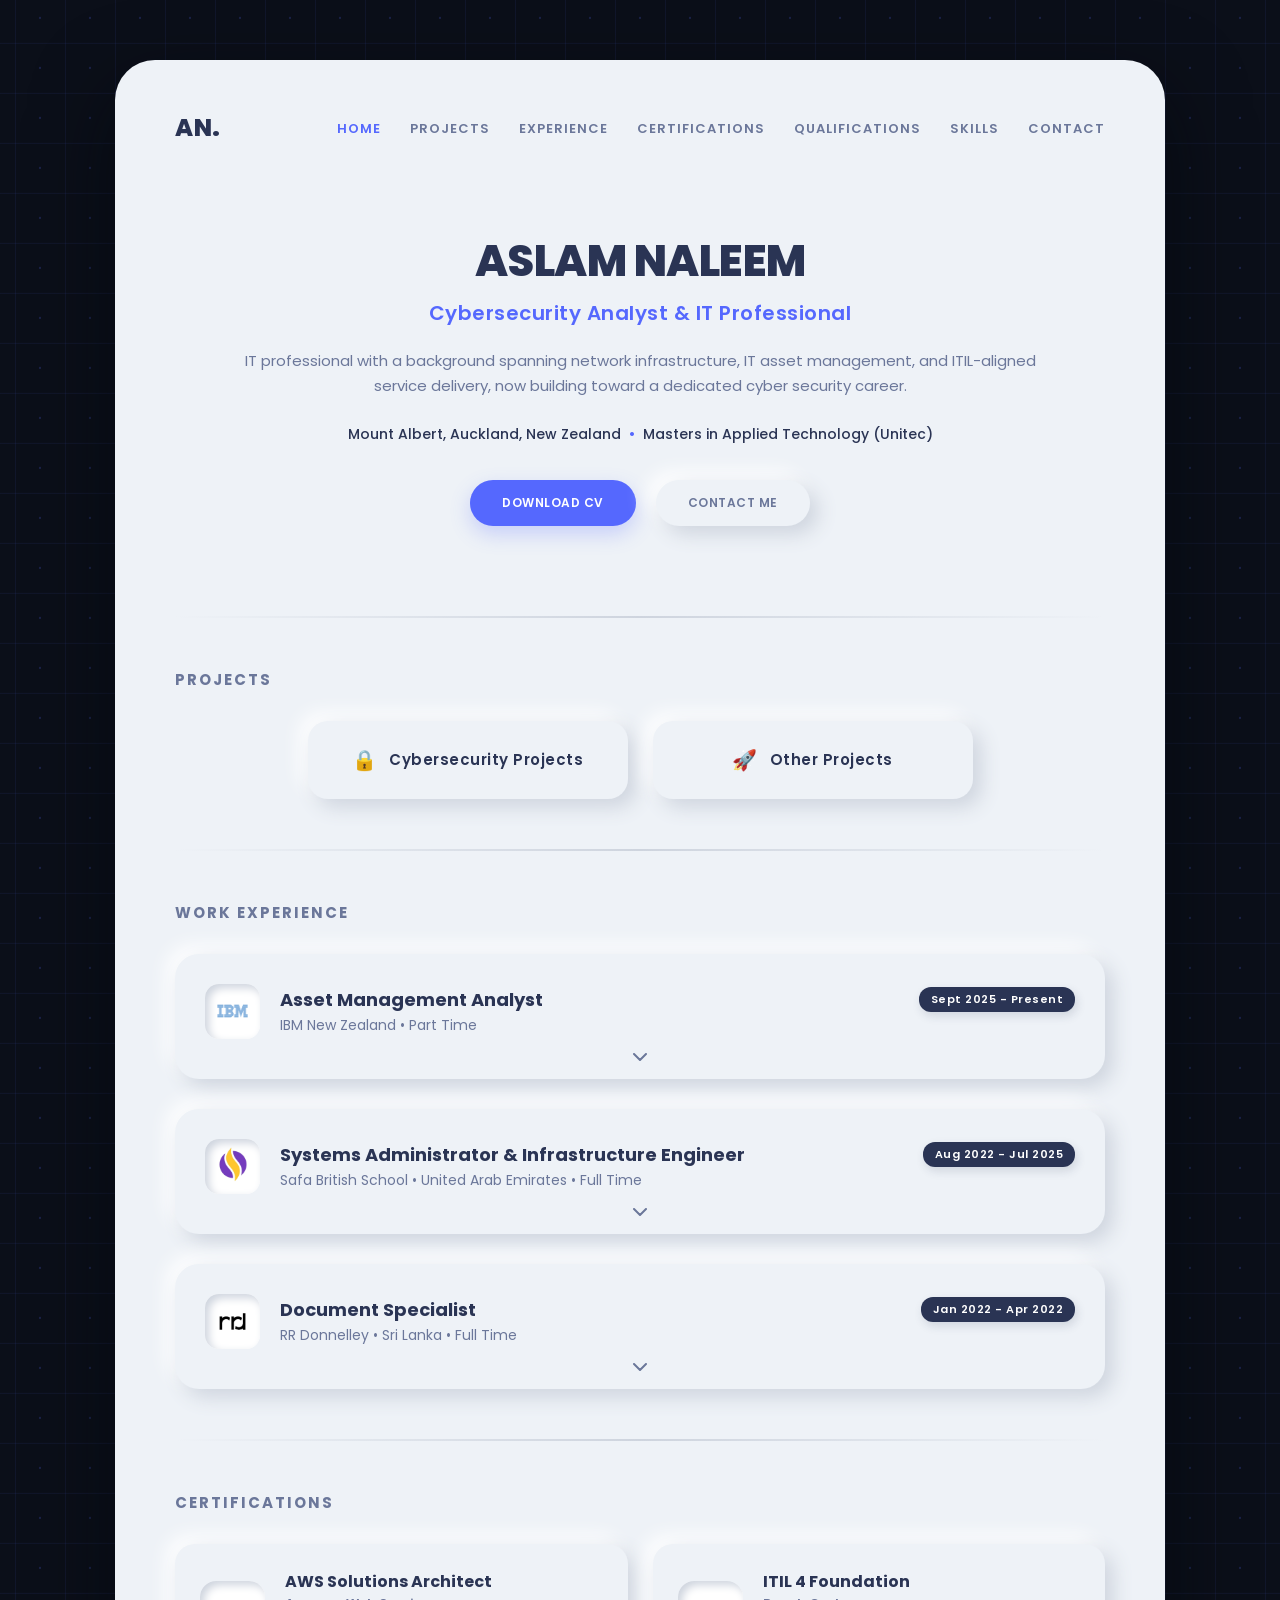
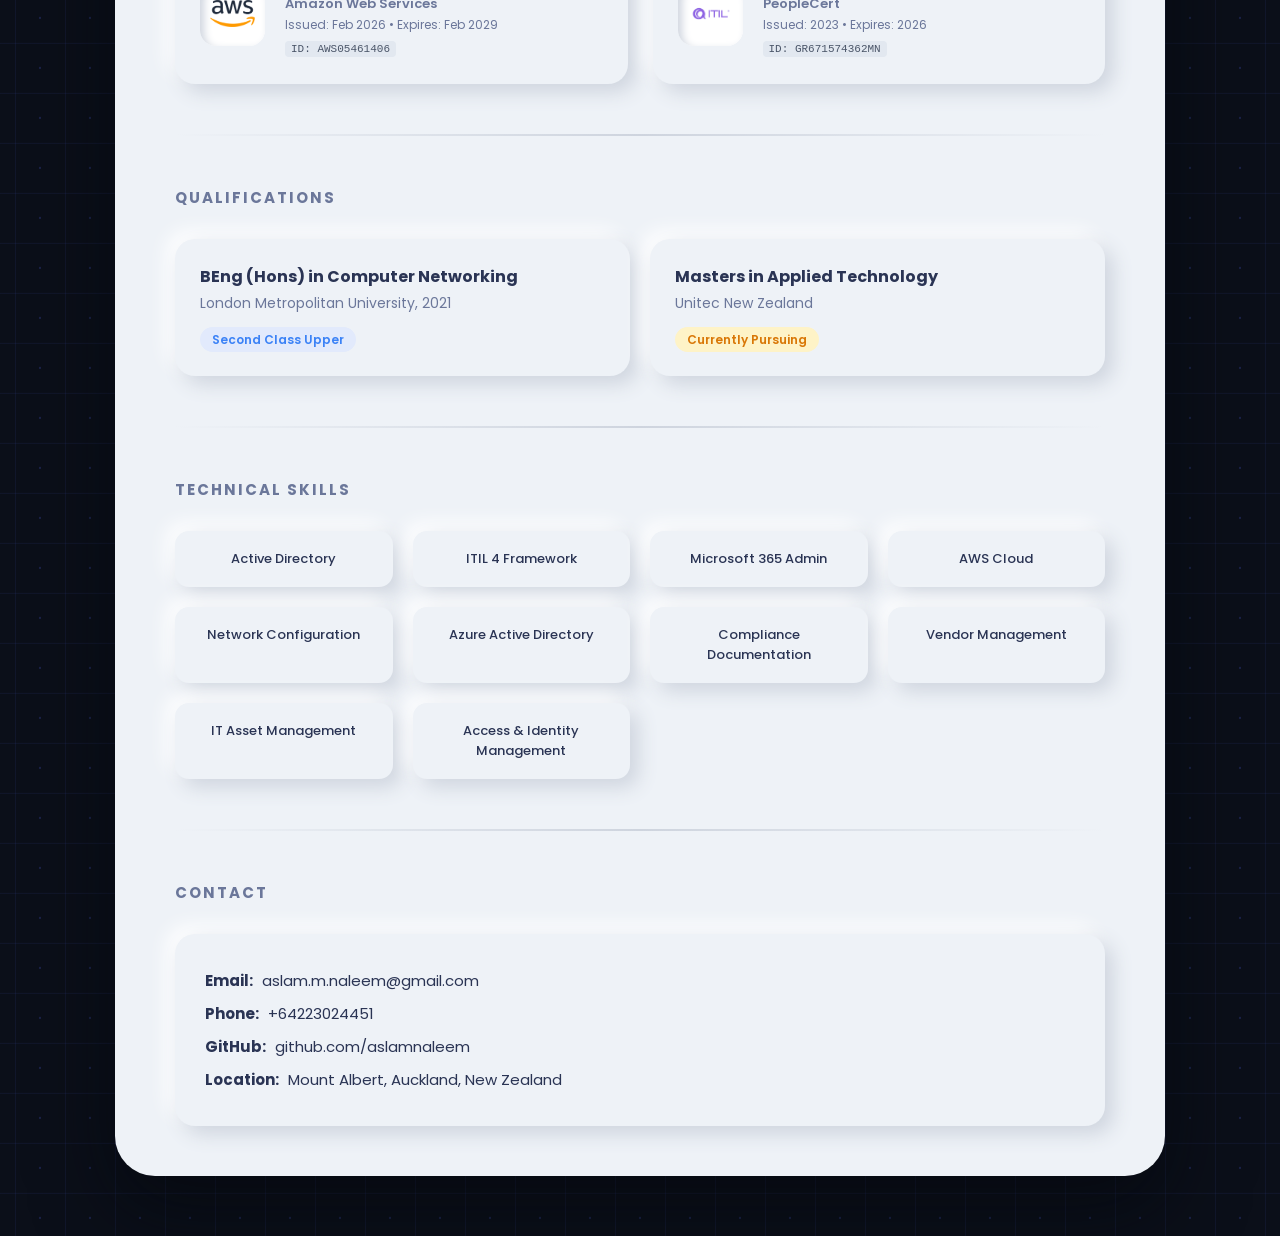
==== commit 31aa71c5: "Update portfolio design 4" ====
--- a/index.html
+++ b/index.html
@@ -104,7 +104,7 @@
                                 </div>
                                 <div class="title-meta">
                                     <div class="time-meta">
-                                        <h3>IT Engineer</h3>
+                                        <h3>Systems Administrator & Infrastructure Engineer</h3>
                                         <span class="date">Aug 2022 - Jul 2025</span>
                                     </div>
                                     <p class="company">Safa British School • United Arab Emirates • Full Time</p>
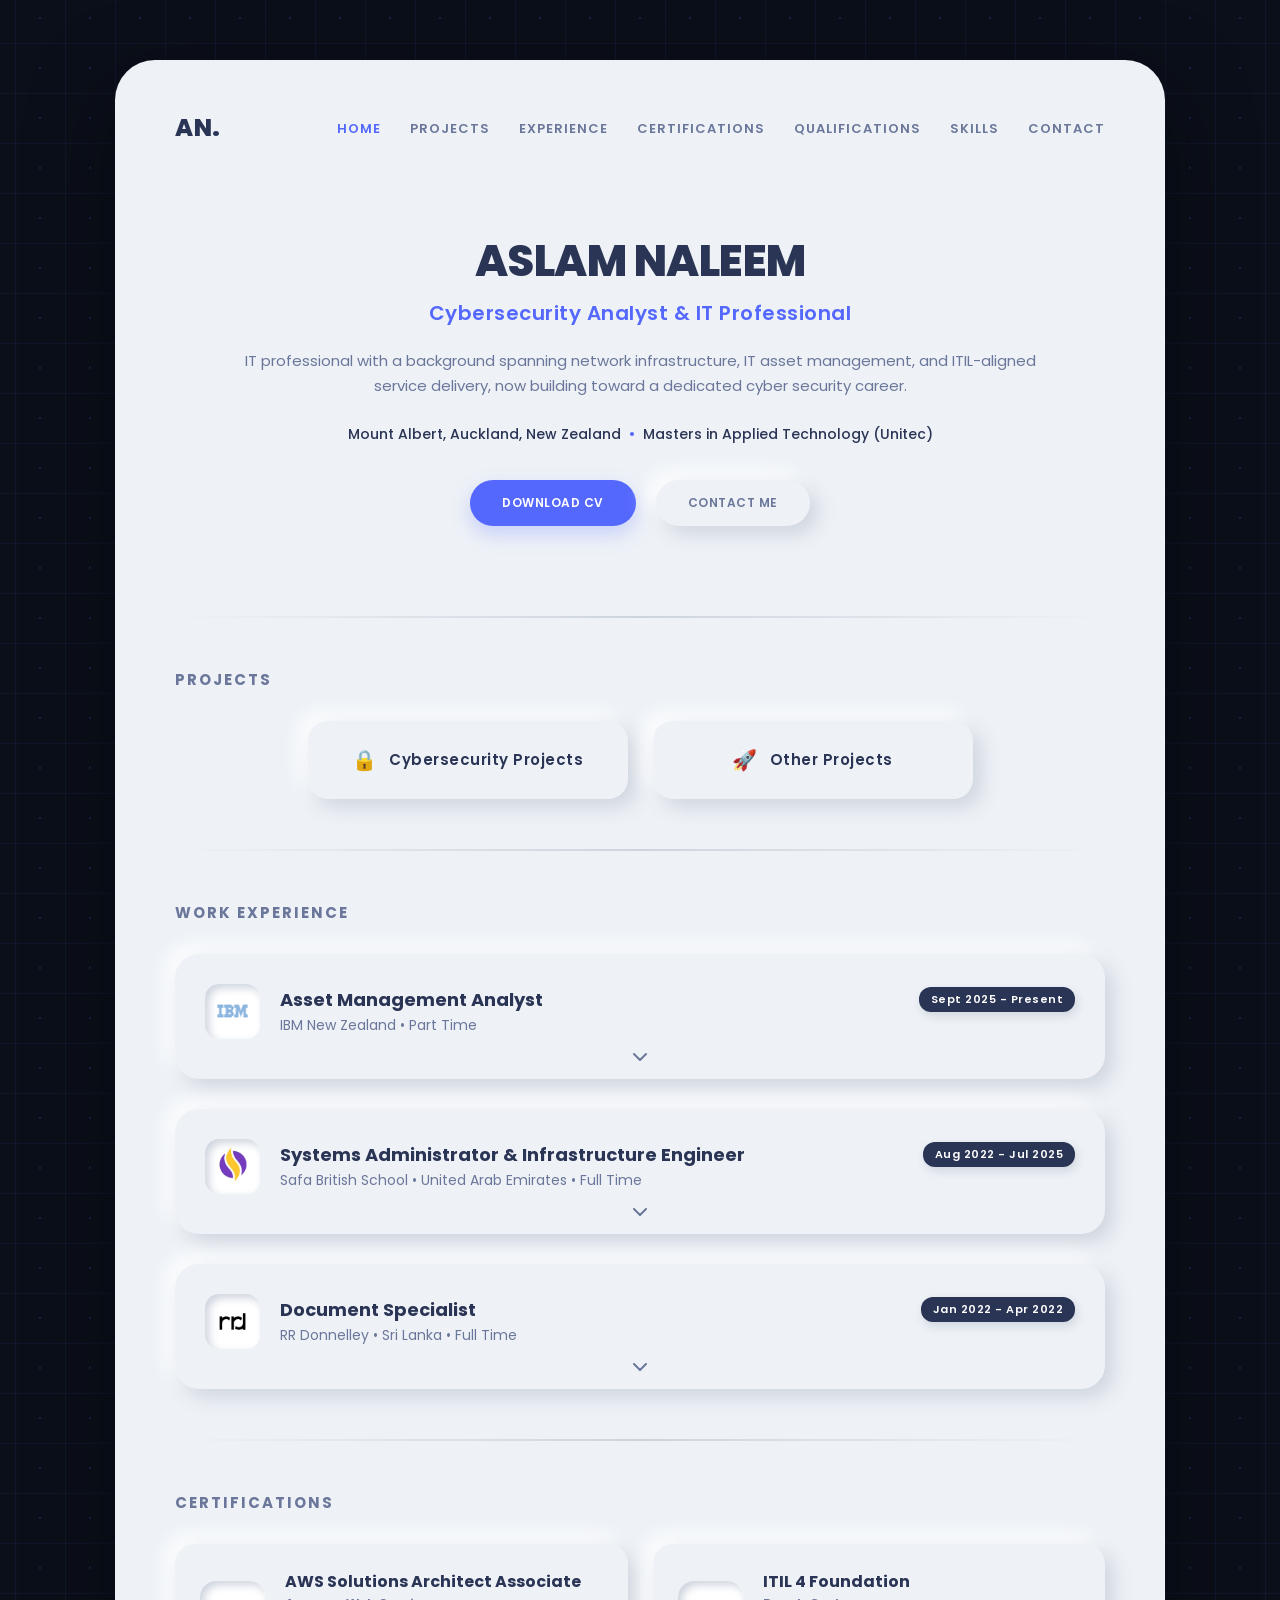
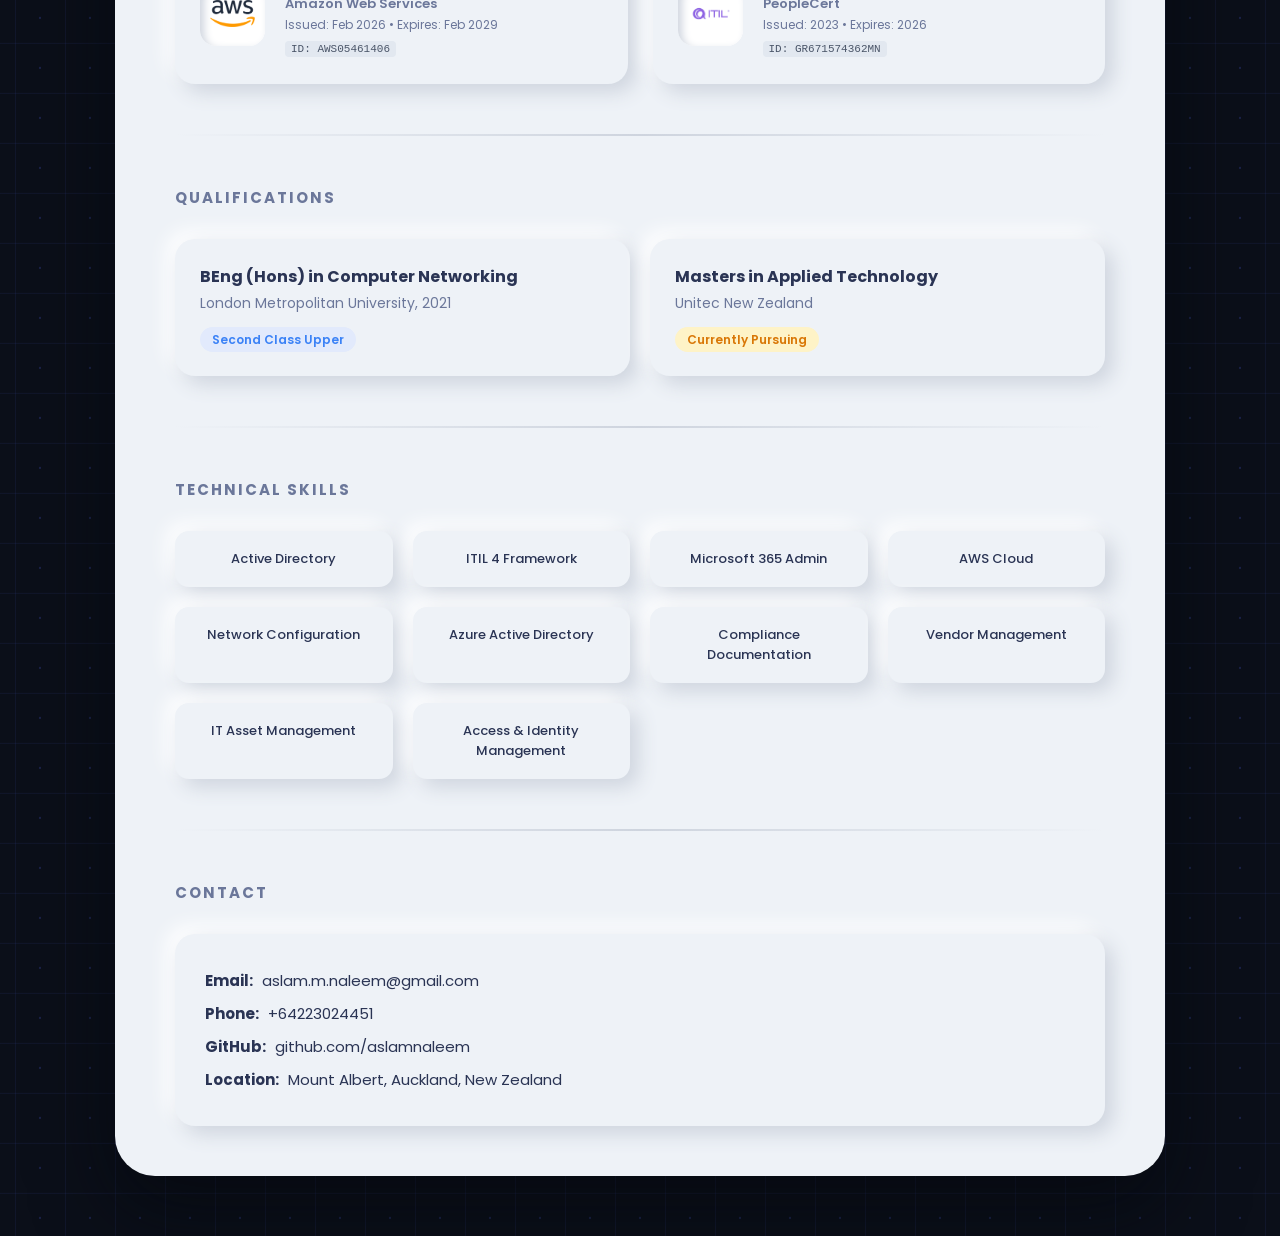
==== commit 76fe1369: "Update portfolio design 5" ====
--- a/index.html
+++ b/index.html
@@ -172,7 +172,7 @@
                             <img src="assets/aws-logo.png" alt="AWS Logo" class="brand-logo">
                         </div>
                         <div class="cert-info">
-                            <h3>AWS Solutions Architect</h3>
+                            <h3>AWS Solutions Architect Associate</h3>
                             <p class="issuer">Amazon Web Services</p>
                             <p class="cert-date">Issued: Feb 2026 • Expires: Feb 2029</p>
                             <small class="cert-id">ID: AWS05461406</small>
